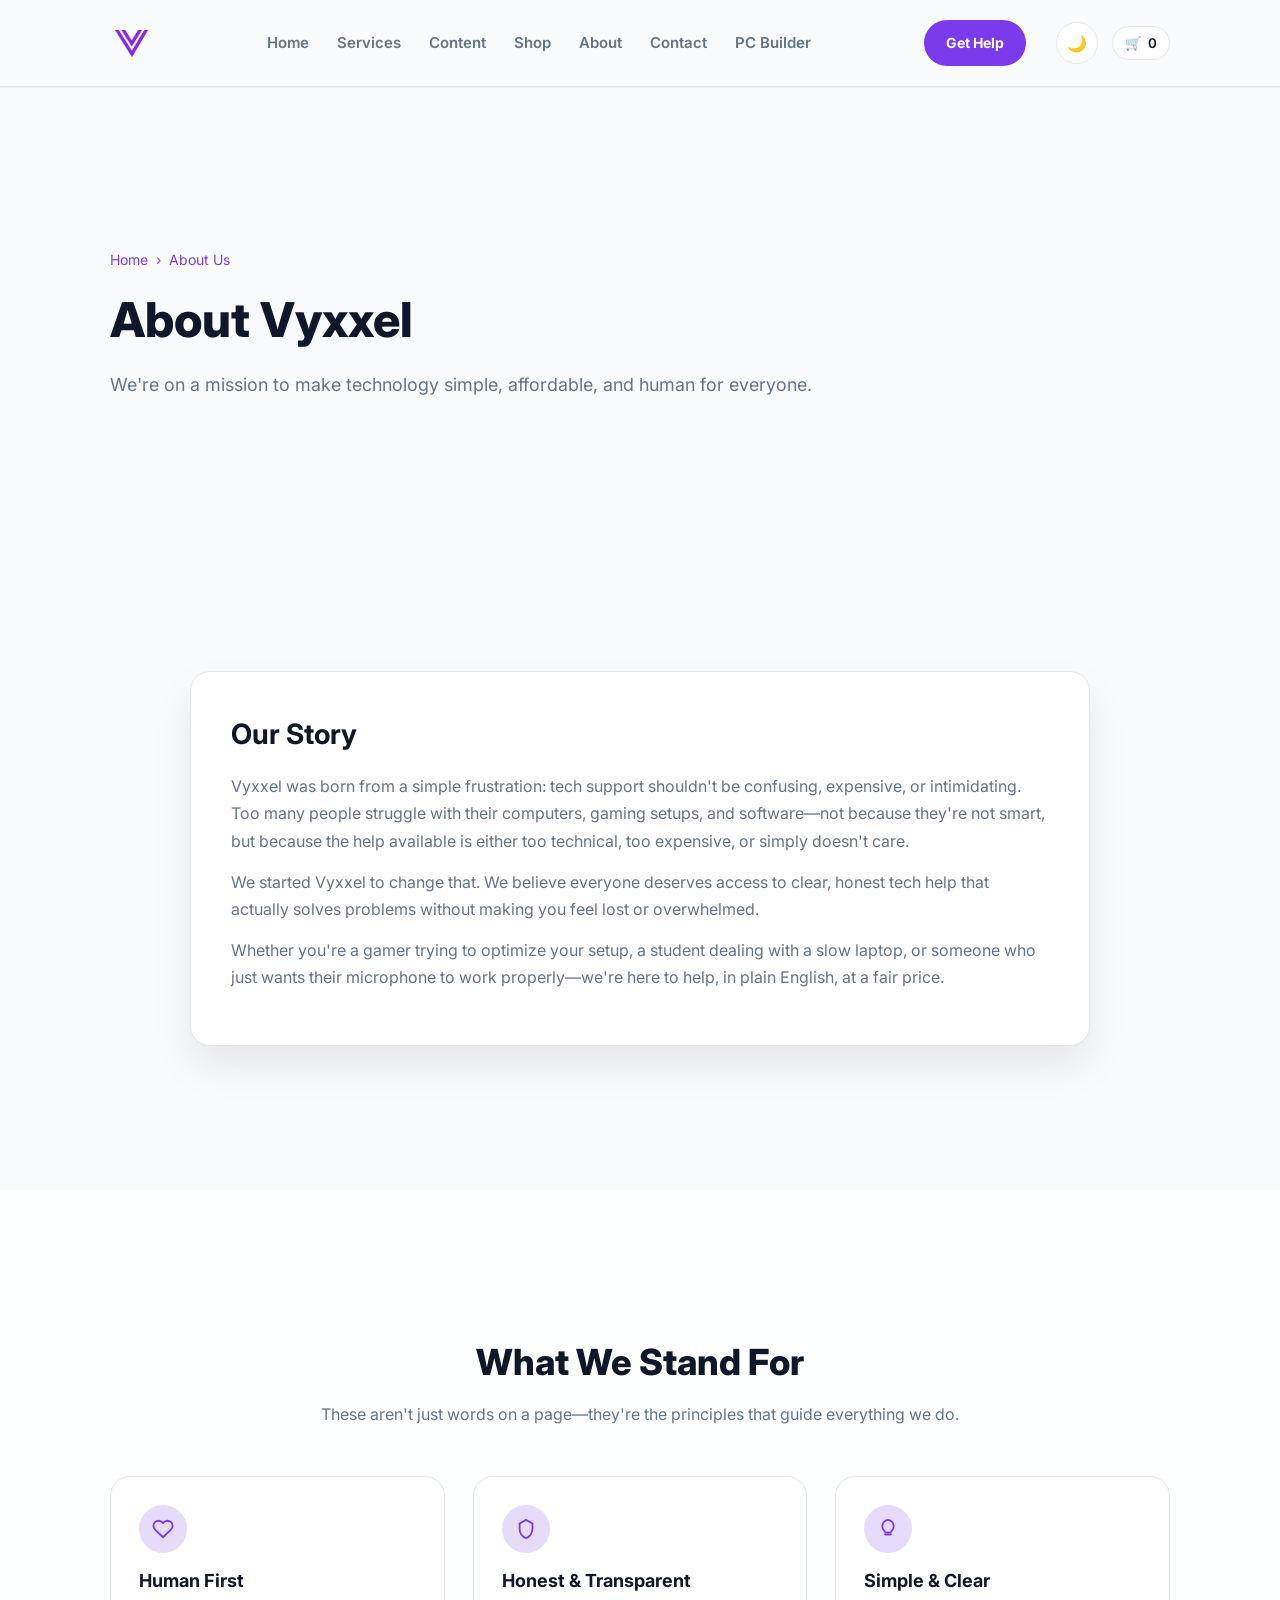
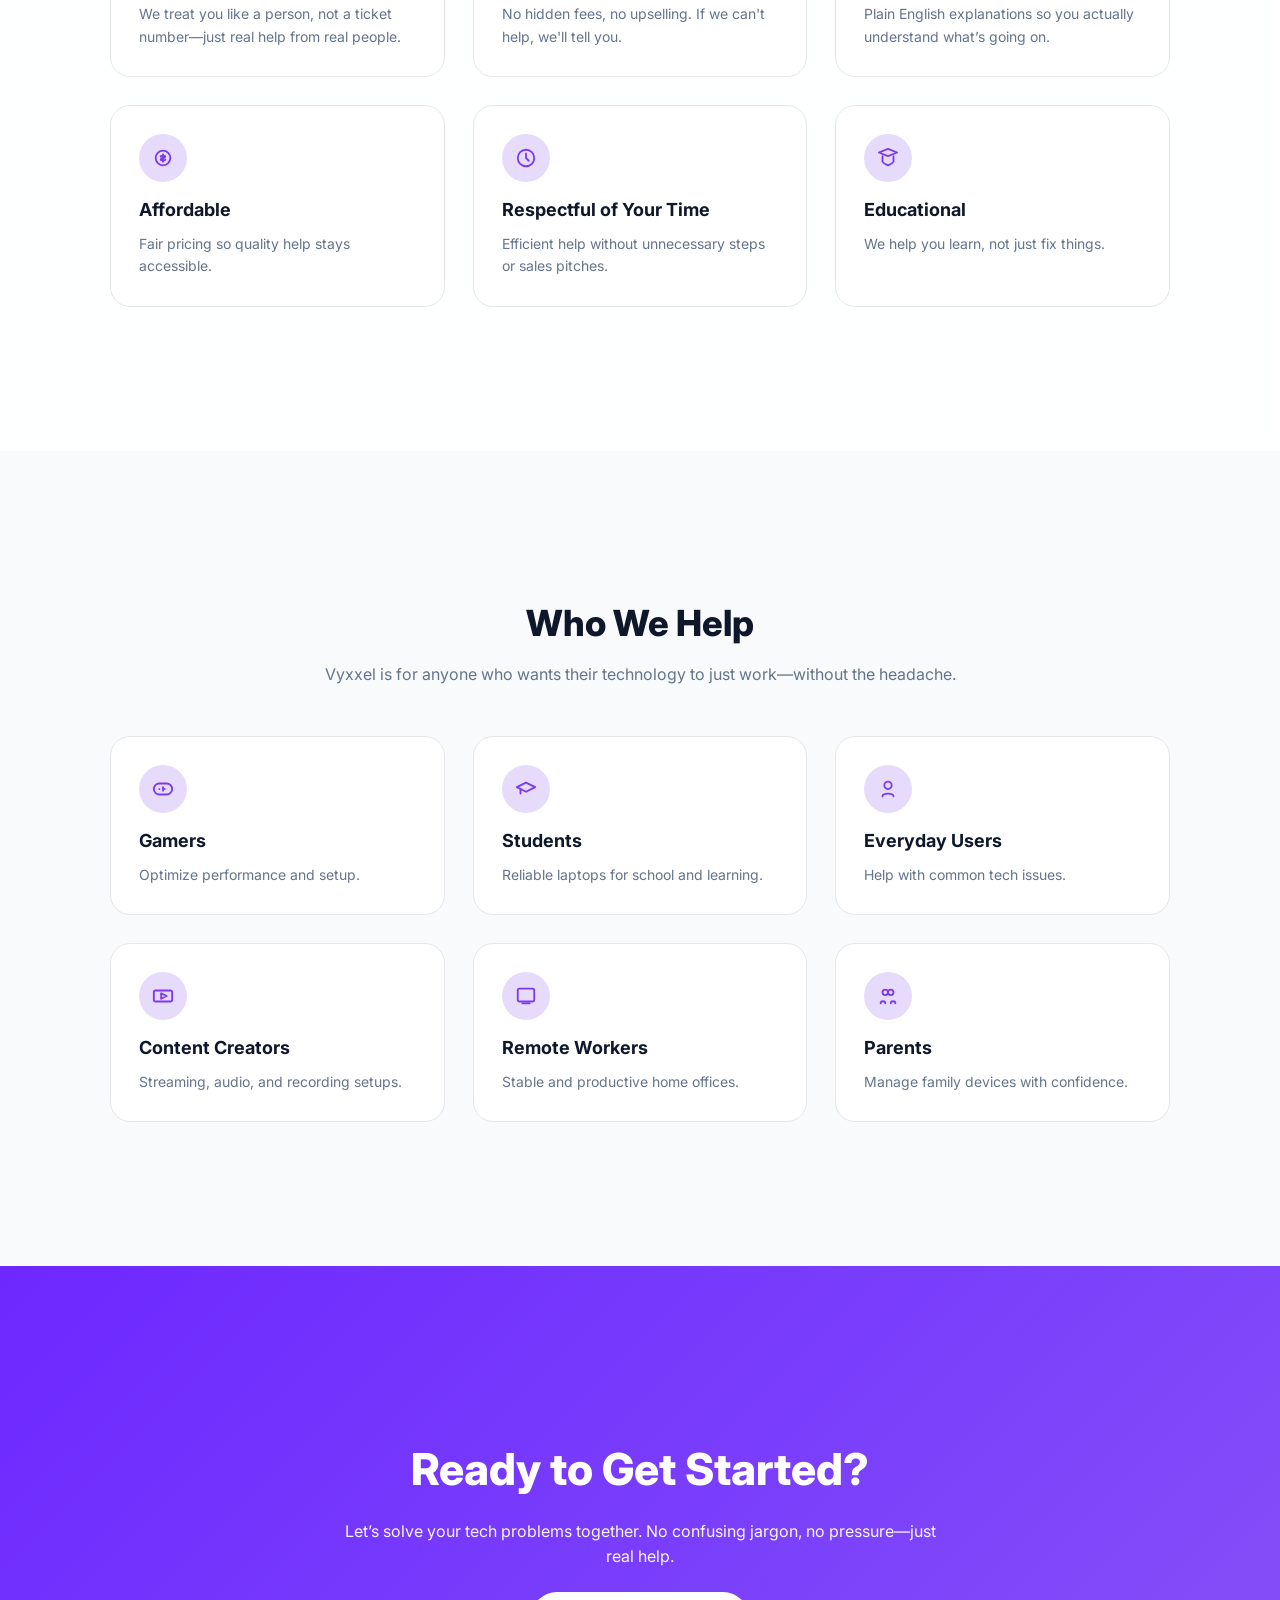
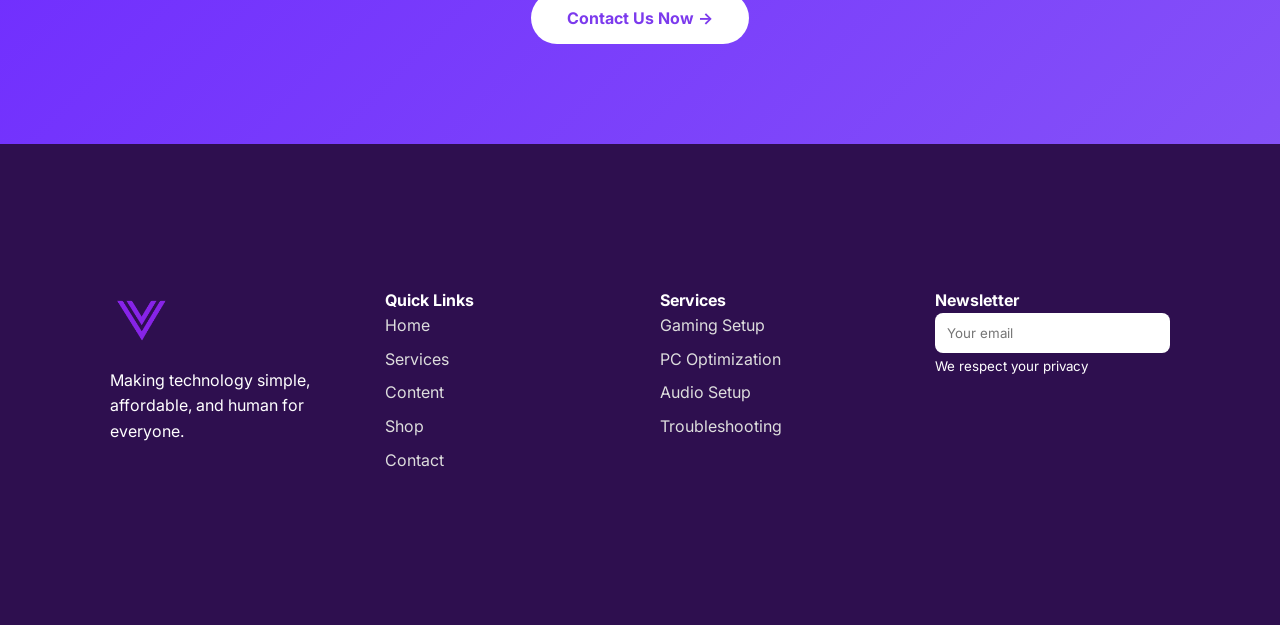
==== about.html @ c617a831 "Add files via upload" ====
<!DOCTYPE html>
<html lang="en">
<head>
  <meta charset="UTF-8" />
  <meta name="viewport" content="width=device-width, initial-scale=1.0" />
  <title>About Vyxxel</title>

  <link href="https://fonts.googleapis.com/css2?family=Inter:wght@400;500;600;700;800&display=swap" rel="stylesheet">
  <link rel="stylesheet" href="css/styles.css">
<!-- Favicons -->
<link rel="icon" type="image/x-icon" href="assets/favicons/favicon.ico">
<link rel="icon" type="image/png" sizes="16x16" href="assets/favicons/favicon-16x16.png">
<link rel="icon" type="image/png" sizes="32x32" href="assets/favicons/favicon-32x32.png">

<!-- Apple Touch Icon -->
<link rel="apple-touch-icon" sizes="180x180" href="assets/favicons/apple-touch-icon.png">

<!-- Android / PWA -->
<link rel="manifest" href="assets/favicons/site.webmanifest">
<link rel="icon" type="image/png" sizes="192x192" href="assets/favicons/android-chrome-192x192.png">
<link rel="icon" type="image/png" sizes="512x512" href="assets/favicons/android-chrome-512x512.png">
</head>
<body>

<!-- NAVBAR -->
<header class="navbar">
  <div class="nav-container">

    <!-- Left -->
    <a href="index.html" class="nav-logo">
  <img src="assets/Vyxxel.png" alt="Vyxxel logo">
</a>

    <!-- Center -->
    <nav class="nav-links">
      <a href="index.html">Home</a>
      <a href="services.html">Services</a>
      <a href="content.html">Content</a>
      <a href="shop.html" class="active">Shop</a>
      <a href="about.html">About</a>
      <a href="contact.html">Contact</a>
      <a href="pc-builder.html">PC Builder</a>
    </nav>

    <!-- Right -->
    <div class="nav-actions">
      <a href="contact.html" class="nav-cta">Get Help</a>
      <button id="themeToggle" class="nav-theme-toggle" aria-label="Toggle dark mode">🌙</button>
      <button class="nav-cart" onclick="openCart()">
  🛒 <span id="cartCount">0</span>
</button>
    </div>

  </div>
</header>

<!-- HERO -->
<section class="about-hero">
  <div class="container about-hero-inner">
    <span class="breadcrumb">Home &nbsp;›&nbsp; About Us</span>
    <h1>About Vyxxel</h1>
    <p>We're on a mission to make technology simple, affordable, and human for everyone.</p>
  </div>
</section>

<!-- OUR STORY -->
<section class="about-section">
  <div class="container">
    <div class="about-card">
      <h2>Our Story</h2>
      <p>
        Vyxxel was born from a simple frustration: tech support shouldn't be confusing, expensive, or intimidating.
        Too many people struggle with their computers, gaming setups, and software—not because they're not smart,
        but because the help available is either too technical, too expensive, or simply doesn't care.
      </p>
      <p>
        We started Vyxxel to change that. We believe everyone deserves access to clear, honest tech help that actually
        solves problems without making you feel lost or overwhelmed.
      </p>
      <p>
        Whether you're a gamer trying to optimize your setup, a student dealing with a slow laptop, or someone who
        just wants their microphone to work properly—we're here to help, in plain English, at a fair price.
      </p>
    </div>
  </div>
</section>

<!-- VALUES -->
<section class="about-section soft-bg">
  <div class="container">
    <h2 class="section-title">What We Stand For</h2>
    <p class="section-subtitle">
      These aren't just words on a page—they're the principles that guide everything we do.
    </p>

    <div class="grid-3">

      <!-- Human First -->
      <div class="info-card">
        <div class="icon-wrapper">
          <svg class="icon-svg" viewBox="0 0 24 24" fill="none" stroke="currentColor">
            <path d="M20.8 4.6a5.5 5.5 0 0 0-7.8 0L12 5.6l-1-1a5.5 5.5 0 0 0-7.8 7.8l1 1L12 21l7.8-7.6 1-1a5.5 5.5 0 0 0 0-7.8z"/>
          </svg>
        </div>
        <h3>Human First</h3>
        <p>We treat you like a person, not a ticket number—just real help from real people.</p>
      </div>

      <!-- Honest -->
      <div class="info-card">
        <div class="icon-wrapper">
          <svg class="icon-svg" viewBox="0 0 24 24" fill="none" stroke="currentColor">
            <path d="M12 2l7 4v6c0 5-3.5 9-7 10-3.5-1-7-5-7-10V6l7-4z"/>
          </svg>
        </div>
        <h3>Honest & Transparent</h3>
        <p>No hidden fees, no upselling. If we can't help, we'll tell you.</p>
      </div>

      <!-- Simple -->
      <div class="info-card">
        <div class="icon-wrapper">
          <svg class="icon-svg" viewBox="0 0 24 24" fill="none" stroke="currentColor">
            <path d="M12 2a7 7 0 0 0-4 12c.6.5 1 1.5 1 2h6c0-.5.4-1.5 1-2a7 7 0 0 0-4-12z"/>
            <path d="M9 18h6"></path>
          </svg>
        </div>
        <h3>Simple & Clear</h3>
        <p>Plain English explanations so you actually understand what’s going on.</p>
      </div>

      <!-- Affordable -->
      <div class="info-card">
        <div class="icon-wrapper">
          <svg class="icon-svg" viewBox="0 0 24 24" fill="none" stroke="currentColor">
            <circle cx="12" cy="12" r="8"></circle>
            <path d="M12 8v8"></path>
            <path d="M9.5 10.5c0-1.5 5-1.5 5 0s-5 1.5-5 3 5 1.5 5 0"></path>
          </svg>
        </div>
        <h3>Affordable</h3>
        <p>Fair pricing so quality help stays accessible.</p>
      </div>

      <!-- Time -->
      <div class="info-card">
        <div class="icon-wrapper">
          <svg class="icon-svg" viewBox="0 0 24 24" fill="none" stroke="currentColor">
            <circle cx="12" cy="12" r="9"></circle>
            <path d="M12 7v5l3 3"></path>
          </svg>
        </div>
        <h3>Respectful of Your Time</h3>
        <p>Efficient help without unnecessary steps or sales pitches.</p>
      </div>

      <!-- Educational -->
      <div class="info-card">
        <div class="icon-wrapper">
          <svg class="icon-svg" viewBox="0 0 24 24" fill="none" stroke="currentColor">
            <path d="M2 6l10-4 10 4-10 4-10-4z"></path>
            <path d="M6 10v6c0 1 6 4 6 4s6-3 6-4v-6"></path>
          </svg>
        </div>
        <h3>Educational</h3>
        <p>We help you learn, not just fix things.</p>
      </div>

    </div>
  </div>
</section>

<!-- WHO WE HELP -->
<section class="about-section">
  <div class="container">
    <h2 class="section-title">Who We Help</h2>
    <p class="section-subtitle">
      Vyxxel is for anyone who wants their technology to just work—without the headache.
    </p>

    <div class="grid-3">

      <div class="info-card">
        <div class="icon-wrapper">
          <svg class="icon-svg" viewBox="0 0 24 24" fill="none" stroke="currentColor">
            <rect x="2" y="6" width="20" height="12" rx="6"></rect>
            <path d="M8 12h.01M12 10v4M14 12h.01"></path>
          </svg>
        </div>
        <h3>Gamers</h3>
        <p>Optimize performance and setup.</p>
      </div>

      <div class="info-card">
        <div class="icon-wrapper">
          <svg class="icon-svg" viewBox="0 0 24 24" fill="none" stroke="currentColor">
            <path d="M22 10L12 5 2 10l10 5 10-5z"></path>
            <path d="M6 12v5"></path>
          </svg>
        </div>
        <h3>Students</h3>
        <p>Reliable laptops for school and learning.</p>
      </div>

      <div class="info-card">
        <div class="icon-wrapper">
          <svg class="icon-svg" viewBox="0 0 24 24" fill="none" stroke="currentColor">
            <circle cx="12" cy="8" r="4"></circle>
            <path d="M6 20c0-4 12-4 12 0"></path>
          </svg>
        </div>
        <h3>Everyday Users</h3>
        <p>Help with common tech issues.</p>
      </div>

      <div class="info-card">
        <div class="icon-wrapper">
          <svg class="icon-svg" viewBox="0 0 24 24" fill="none" stroke="currentColor">
            <rect x="2" y="6" width="20" height="12" rx="2"></rect>
            <polygon points="10,9 16,12 10,15"></polygon>
          </svg>
        </div>
        <h3>Content Creators</h3>
        <p>Streaming, audio, and recording setups.</p>
      </div>

      <div class="info-card">
        <div class="icon-wrapper">
          <svg class="icon-svg" viewBox="0 0 24 24" fill="none" stroke="currentColor">
            <rect x="3" y="4" width="18" height="14" rx="2"></rect>
            <path d="M8 20h8"></path>
          </svg>
        </div>
        <h3>Remote Workers</h3>
        <p>Stable and productive home offices.</p>
      </div>

      <div class="info-card">
        <div class="icon-wrapper">
          <svg class="icon-svg" viewBox="0 0 24 24" fill="none" stroke="currentColor">
            <circle cx="9" cy="8" r="3"></circle>
            <circle cx="15" cy="8" r="3"></circle>
            <path d="M4 20c0-3 5-3 5 0"></path>
            <path d="M15 20c0-3 5-3 5 0"></path>
          </svg>
        </div>
        <h3>Parents</h3>
        <p>Manage family devices with confidence.</p>
      </div>

    </div>
  </div>
</section>

<section class="cta-footer">

 <div class="cta">
    <div class="cta-inner">
      <h2>Ready to Get Started?</h2>
      <p>
        Let’s solve your tech problems together.
        No confusing jargon, no pressure—just real help.
      </p>
      <a href="contact.html" class="cta-btn">
        Contact Us Now →
      </a>
    </div>
  </div>

  <!-- FOOTER -->
    <footer class="footer">
    <div class="container footer-grid">

      <div>
        <div class="footer-logo">
  <img src="assets/Vyxxel.png" alt="Vyxxel logo">
</div>
        <p>Making technology simple, affordable, and human for everyone.</p>
      </div>

      <div>
        <h4>Quick Links</h4>
        <a href="index.html">Home</a>
        <a href="services.html">Services</a>
        <a href="content.html">Content</a>
        <a href="shop.html">Shop</a>
        <a href="contact.html">Contact</a>
      </div>

      <div>
        <h4>Services</h4>
        <a href="services.html">Gaming Setup</a>
        <a href="services.html">PC Optimization</a>
        <a href="services.html">Audio Setup</a>
        <a href="services.html">Troubleshooting</a>
      </div>

      <div>
        <h4>Newsletter</h4>
        <input type="email" placeholder="Your email">
        <small>We respect your privacy</small>
      </div>

    </div>
  </footer>

</section>

  <!-- GET NOTIFIED -->
<div id="notifyModal" class="notify-modal">
  <div class="notify-box">
    <button class="notify-close" onclick="closeNotify()">✕</button>

    <h2>Get Notified</h2>
    <p>Be the first to know when we launch new products and exclusive drops.</p>

    <input type="email" placeholder="Enter your email">
    <button class="btn-primary">Notify Me</button>
  </div>
</div>

<div id="cartDrawer" class="cart-drawer">

  <div class="cart-header">
    <h3>Your Cart</h3>
    <button class="cart-close" onclick="closeCart()">✕</button>
  </div>

  <ul id="cartItems" class="cart-items"></ul>

<button class="btn-primary cart-action" onclick="goToBooking()">
  Request Booking →
</button>
<div class="helper-chip">
  <span>🔒</span>
  <span>Nothing here is final — we’ll review it with you.</span>
</div>

</div>

<div id="toast" class="toast"></div>

<script src="js/theme.js"></script>
<script src="js/cart.js"></script>
<script src="js/shop.js"></script>

</body>
</html>
---- css/styles.css ----
:root {
  --purple: #7c3aed;
  --purple-dark: #5b21b6;
  --bg: #f9fafb;
  --text: #0f172a;
  --muted: #64748b;
  --card: #ffffff;
  --border: #e5e7eb;
}

:root[data-theme="dark"] {
  --bg: #0b0d12;
  --text: #e6e8ef;
  --muted: #9aa1b2;
  --card: #0f1426;
  --border: #1f2540;

  --purple: #8b5cf6;
  --purple-dark: #7c3aed;
}

* {
  box-sizing: border-box;
  margin: 0;
  padding: 0;
  font-family: 'Inter', sans-serif;
}

body {
  background: var(--bg);
  color: var(--text);
  line-height: 1.6;
}

.theme-toggle {
  position: fixed;
  bottom: 20px;
  right: 20px;
  background: var(--card);
  color: var(--text);
  border: 1px solid var(--border);
  border-radius: 999px;
  padding: 10px 14px;
  cursor: pointer;
}

/* NAVBAR */
.navbar {
  position: sticky;
  top: 0;
  z-index: 1000;
  background: color-mix(in srgb, var(--bg) 92%, transparent);
  backdrop-filter: blur(12px);
  border-bottom: 1px solid var(--border);
  box-shadow: 0 1px 0 rgba(0,0,0,0.04);
}

.nav-actions {
  display: flex;
  align-items: center;
  gap: 14px;
  flex-direction: row;
  flex-wrap: nowrap;
}

.nav-theme-toggle {
  flex-shrink: 0;
}

.nav-container {
  max-width: 1100px;
  margin: auto;
  padding: 20px 20px;
  display: grid;
  grid-template-columns: auto 1fr auto;
  align-items: center;
}

.nav-logo {
  display: flex;
  align-items: center;
}

.nav-logo img {
  height: 44px;
  width: auto;
  display: block;
}

.nav-logo:hover img {
  opacity: 0.85;
}

.footer-logo img {
  height: 60px;
  width: auto;
  display: block;
  margin-bottom: 1rem;
  height: 64px;
}

.nav-links {
  display: flex;
  justify-content: center;
  gap: 28px;
  font-size: 14px;
}

.nav-links a {
  font-size: 15px;
  font-weight: 600;
  color: var(--muted);
  transition: color 0.2s ease;
}

.nav-links a:hover {
  color: var(--text);
}

.nav-cta {
  background: var(--purple);
  color: white;
  padding: 12px 22px;   /* ⬅ taller button */
  border-radius: 999px;
  font-weight: 700;
  font-size: 14px;
}

.nav-theme-toggle {
  margin-left: 16px;
  width: 42px;
  height: 42px;
  border-radius: 50%;
  border: 1px solid var(--border);
  background: var(--card);
  color: var(--text);
  cursor: pointer;
  font-size: 16px;

  display: flex;
  align-items: center;
  justify-content: center;

  transition: background 0.25s ease, color 0.25s ease, border 0.25s ease;
}

html {
  transition: background-color 0.35s ease, color 0.35s ease;
}

* {
  transition:
    background-color 0.35s ease,
    color 0.35s ease,
    border-color 0.35s ease;
}

.nav-theme-toggle:hover {
  background: var(--bg);
}

/* MOBILE NAV */
@media (max-width: 900px) {
  .nav-links {
    display: none;
  }
}

a {
  text-decoration: none;
  color: inherit;
}

.container {
  max-width: 1100px;
  margin: auto;
  padding: 64px 20px;
}

/* HERO */
.hero {
  display: grid;
  grid-template-columns: 1.2fr 1fr;
  gap: 40px;
  align-items: center;
}

.hero h1 {
  font-size: 48px;
  font-weight: 800;
  margin-bottom: 20px;
}

.hero h1 span {
  color: var(--purple);
}

.hero p {
  color: var(--muted);
  max-width: 480px;
  margin-bottom: 30px;
}

.buttons {
  display: flex;
  gap: 16px;
}

.btn-primary {
  background: var(--purple);
  color: white;
  padding: 14px 22px;
  border-radius: 999px;
  font-weight: 600;
}

.btn-outline {
  border: 2px solid var(--purple);
  color: var(--purple);
  padding: 12px 22px;
  border-radius: 999px;
  font-weight: 600;
}

/* HERO CARDS */
.hero-cards {
  position: relative;
  display: flex;
  flex-direction: column;
  gap: 16px;
}

.mini-card {
  background: var(--card);
  border-radius: 18px;
  padding: 20px 22px;

  border: 1.5px solid var(--border);
  box-shadow: 0 10px 25px rgba(0, 0, 0, 0.05);

  transition: transform 0.35s ease, box-shadow 0.35s ease;
}

.hero-cards .mini-card:nth-child(1) {
  transform: translateX(12px) rotate(-2deg);
}

.hero-cards .mini-card:nth-child(2) {
  transform: translateX(0) rotate(0deg);
  z-index: 2;
}

.hero-cards .mini-card:nth-child(3) {
  transform: translateX(12px) rotate(2deg);
}

.hero-cards:hover .mini-card {
  transform: translateX(0) rotate(0deg);
}

.mini-card:hover {
  transform: translateY(-6px) scale(1.02);
  box-shadow: 0 18px 40px rgba(124, 58, 237, 0.18);
  z-index: 5;
}

.mini-card h4 {
  font-weight: 600;
  margin-bottom: 6px;
}

/* HOME SERVICES SECTION */
.home-services {
  padding-top: 40px;
}

/* Grid */
.service-card-grid {
  display: grid;
  grid-template-columns: repeat(3, 1fr);
  gap: 32px;
  margin-top: 48px;
}

/* Card */
.service-card {
  background: var(--card);
  border-radius: 20px;
  padding: 32px;
  border: 1.5px solid var(--border);
  transition: all 0.25s ease;
}

.service-card:hover {
  border-color: var(--purple);
  box-shadow: 0 20px 40px rgba(124, 58, 237, 0.15);
  transform: translateY(-2px);
}

/* Icon (same as services page) */
.service-card .service-icon {
  width: 42px;
  height: 42px;
  border-radius: 50%;
  background: rgba(124, 58, 237, 0.12);
  color: var(--purple);

  display: flex;
  align-items: center;
  justify-content: center;

  font-size: 18px;
  margin-bottom: 16px;
}

/* Title */
.service-card h3 {
  font-size: 20px;
  font-weight: 700;
  margin-bottom: 10px;
}

/* Text */
.service-card p {
  color: var(--muted);
  line-height: 1.6;
  font-size: 15px;
}

/* SERVICES */
.section-title h2 {
  font-size: 36px; /* was ~32 */
  font-weight: 800;
  margin-top: 8px;
}

.badge {
  display: inline-block;
  background: #ede9fe;
  color: var(--purple);
  padding: 6px 12px;
  border-radius: 999px;
  font-size: 13px;
  font-weight: 600;
  margin-bottom: 12px;
}

.services {
  display: grid;
  grid-template-columns: repeat(3, 1fr);
  gap: 24px;
}

.service-card {
  background: var(--card);
  border-radius: 18px;
  padding: 28px;
  border: 1px solid var(--purple);
}

/* WHY CHOOSE VYXXEL */
.why-vyxxel {
  padding: 80px 0;
}

.why-grid {
  display: grid;
  grid-template-columns: 1.1fr 1fr;
  gap: 64px;
  align-items: center;
}

/* LEFT COLUMN */
.why-features {
  position: relative;
  padding-left: 28px;
}

/* Vertical purple line */
.why-features::before {
  content: "";
  position: absolute;
  left: 0;
  top: 6px;
  bottom: 6px;
  width: 3px;
  background: var(--purple);
  border-radius: 999px;
}

/* Individual item */
.why-item {
  display: flex;
  gap: 16px;
  margin-bottom: 28px;
}

.check {
  width: 26px;
  height: 26px;
  border-radius: 50%;
  background: rgba(124, 58, 237, 0.15);
  color: var(--purple);

  display: flex;
  align-items: center;
  justify-content: center;

  font-size: 13px;
  font-weight: 700;
  flex-shrink: 0;
}

.why-item h4 {
  font-size: 16px;
  font-weight: 700;
  margin-bottom: 4px;
}

.why-item p {
  font-size: 14px;
  color: var(--muted);
  line-height: 1.5;
}

/* RIGHT COLUMN */
.why-text h2 {
  font-size: 36px;
  font-weight: 800;
  margin-bottom: 16px;
}

.why-text h2 span {
  color: var(--purple);
}

.why-text p {
  color: var(--muted);
  line-height: 1.6;
  max-width: 480px;
}


/* CTA + FOOTER WRAPPER */
.cta-footer {
  background: linear-gradient(135deg, #6d28ff, #8b5cf6);
  color: white;
}

/* CTA */
.cta {
  background: transparent;
}

.cta-inner {
  max-width: 1100px;
  margin: 0 auto;
  padding: 72px 20px 56px;
  text-align: center;
}

.cta h2 {
  font-size: 44px;
  font-weight: 800;
  margin-bottom: 14px;
}

.cta p {
  max-width: 600px;
  margin: 0 auto 32px;
  line-height: 1.6;
  opacity: 0.95;
}

.cta-btn {
  background: var(--card);
  color: var(--purple);
  padding: 16px 36px;
  border-radius: 999px;
  font-weight: 700;
  text-decoration: none;
}

/* FOOTER */

/* CONTENT SECTION */
.content-section {
  background: linear-gradient(135deg, #7c3aed, #5b21b6);
  color: white;
  padding: 120px 20px;
  text-align: center;
}

.content-badge {
  display: inline-block;
  background: rgba(255,255,255,0.15);
  padding: 6px 14px;
  border-radius: 999px;
  font-size: 13px;
  font-weight: 600;
  margin-bottom: 14px;
}

.content-section h2 {
  font-size: 42px;
  font-weight: 800;
  margin-bottom: 12px;
}

.content-subtext {
  font-size: 18px;
  opacity: 0.95;
  max-width: 600px;
  margin: 0 auto 60px;
}

/* CONTENT CARDS */
.content-cards {
  max-width: 1100px;
  margin: auto;
  display: grid;
  grid-template-columns: repeat(3, 1fr);
  gap: 28px;
}

.content-card {
  background: var(--card);
  color: var(--text);
  border-radius: 18px;
  overflow: hidden;
  text-align: left;
  box-shadow: 0 20px 40px rgba(0,0,0,0.15);
  transition: transform 0.3s ease;
  position: relative;
}

.content-card:hover {
  transform: translateY(-6px);
}

.content-card img {
  width: 100%;
  height: 180px;
  object-fit: cover;
}

.content-body {
  padding: 20px;
}

.tag {
  position: absolute;
  top: 12px;
  left: 12px;

  background: var(--purple);
  color: white;
  padding: 4px 10px;
  font-size: 12px;
  font-weight: 600;
  border-radius: 999px;
  z-index: 2;
}

.content-body h3 {
  font-size: 18px;
  font-weight: 700;
  margin-bottom: 6px;
}

.content-body p {
  font-size: 14px;
  color: var(--muted);
}

/* VIEW ALL LINK */
.content-link {
  display: inline-block;
  margin-top: 50px;
  font-weight: 600;
  color: white;
  font-size: 16px;
}

/* SHOP PREVIEW */
.shop-preview {
  background: var(--card);
  padding: 120px 20px;
  border-top: 6px solid var(--purple);
  border-bottom: 6px solid var(--purple);
}

.shop-container {
  max-width: 1100px;
  margin: auto;
  display: grid;
  grid-template-columns: 1.1fr 1fr;
  align-items: center;
  gap: 60px;
}

.shop-badge {
  display: inline-block;
  border: 1.5px solid var(--purple);
  color: var(--purple);
  padding: 6px 14px;
  border-radius: 999px;
  font-size: 13px;
  font-weight: 600;
  margin-bottom: 16px;
}

.shop-text h2 {
  font-size: 40px;
  font-weight: 800;
  margin-bottom: 16px;
}

.shop-text p {
  font-size: 16px;
  color: var(--muted);
  max-width: 460px;
  margin-bottom: 22px;
}

.shop-link {
  font-weight: 600;
  color: var(--purple);
  font-size: 15px;
}

/* RIGHT VISUAL */
.shop-visual {
  display: flex;
  justify-content: center;
  align-items: center;
}

.shop-visual span {
  font-size: 120px;
  font-weight: 900;
  letter-spacing: 10px;
  color: rgba(124, 58, 237, 0.08);
}

/* RESPONSIVE */
@media (max-width: 900px) {
  .shop-container {
    grid-template-columns: 1fr;
    text-align: center;
  }

  .shop-text p {
    margin-left: auto;
    margin-right: auto;
  }

  .shop-visual span {
    font-size: 90px;
  }
}

/* RESPONSIVE */
@media (max-width: 900px) {
  .content-cards {
    grid-template-columns: 1fr;
  }

  .content-section h2 {
    font-size: 34px;
  }
}

.footer {
  background: #2e0f4f;
  color: white;
  padding: 80px 20px;
}

.footer-grid {
  display: grid;
  grid-template-columns: repeat(4, 1fr);
  gap: 40px;
}

.footer a {
  display: block;
  color: #ddd;
  text-decoration: none;
  margin-bottom: 8px;
}

.footer input {
  width: 100%;
  padding: 12px;
  border-radius: 8px;
  border: none;
}

/* RESPONSIVE */
@media (max-width: 900px) {
  .hero,
  .why,
  .services {
    grid-template-columns: 1fr;
  }

  .hero h1 {
    font-size: 38px;
  }
}

.services-grid {
  display: grid;
  grid-template-columns: 260px 1fr;
  gap: 60px;
}

.services-hero {
  padding: 72px 20px 56px; /* ⬅ tighter */
  background: var(--card);
  text-align: center;
}

.services-hero h1 {
  font-size: 48px;
  font-weight: 800;
  margin-bottom: 14px; /* ⬅ was too big */
}

.hero-subtext {
  max-width: 700px;
  margin: 0 auto;
  color: var(--muted);
  font-size: 17px;
  line-height: 1.6;
}

.breadcrumb {
  display: inline-block;
  margin-bottom: 16px;
  color: var(--purple);
  font-size: 14px;
}


/* CATEGORIES */
.service-categories button {
  width: 100%;
  height: 56px;
  margin-bottom: 14px;
  border-radius: 999px;
  border: 1px solid rgba(124,58,237,.35);
  background: rgba(124,58,237,.12);
  font-weight: 600;
  cursor: pointer;
  color: var(--text);
}

.service-categories button svg,
.service-categories button i {
  color: var(--text);
}

.service-categories button:hover {
  background: rgba(124, 58, 237, 0.18);
}

/* SERVICE CARD */
.service-box {
  background: var(--card);
  border-radius: 20px;
  padding: 32px;
  border: 1.5px solid var(--border);
  margin-bottom: 32px;
  transition: .25s ease;
}

.service-box:hover {
  border-color: var(--purple);
  box-shadow: 0 12px 28px rgba(124,58,237,.15);
}

/* CLEAN BULLET LIST FOR SERVICE CARDS */
.service-box ul {
  list-style: none;
  padding: 0;
  margin: 18px 0 24px;
}

.service-box ul li {
  position: relative;
  padding-left: 26px;
  margin-bottom: 10px;
  line-height: 1.5;
  color: var(--text);
}

/* Purple check bullet */
.service-box ul li::before {
  content: "✔";
  position: absolute;
  left: 0;
  top: 0;
  color: var(--purple);
  font-size: 13px;
}

.service-header {
  display: flex;
  align-items: center;
  gap: 14px;
}

.service-icon {
  width: 40px;
  height: 40px;
  border-radius: 50%;
  background: rgba(124,58,237,.12);
  display: flex;
  align-items: center;
  justify-content: center;
}

.service-desc {
  color: var(--muted);
  margin: 14px 0 20px;
}

.service-list {
  list-style: none;
  padding: 0;
}

.service-list li {
  margin-bottom: 5px;
}

.service-link {
  color: var(--purple);
  font-weight: 600;
}

/* HOW IT WORKS */
.steps .step {
  display: flex;
  gap: 20px;
  margin-bottom: 30px;
}

.step-number {
  width: 42px;
  height: 42px;
  border-radius: 50%;
  border: 2px solid var(--purple);
  color: var(--purple);
  display: flex;
  align-items: center;
  justify-content: center;
}


.pricing {
  padding: 72px 20px;
  padding-bottom: 48px;
  background: var(--bg);
  text-align: center;
}

.pricing h2 {
  font-size: 36px;
  font-weight: 800;
  margin-bottom: 8px;
}

.pricing-sub {
  color: var(--muted);
  margin-bottom: 40px;
}

.pricing-grid {
  display: grid;
  grid-template-columns: repeat(3, 1fr);
  gap: 32px;
}

.pricing-card {
  background: var(--card);
  border-radius: 20px;
  padding: 40px 30px;
  border: 1.5px solid var(--border);
}

.pricing-card h3 {
  font-size: 42px;
  color: var(--purple);
}

.pricing-card span {
  font-size: 14px;
  color: var(--muted);
}

.pricing-card.featured {
  background: var(--purple);
  color: white;
}

.pricing-card.featured h3,
.pricing-card.featured span {
  color: white;
}

/* CTA + FOOTER WRAPPER */
.cta-footer {
  background: linear-gradient(135deg, #6d28ff, #8b5cf6);
  color: white;
}

/* CTA (NO BACKGROUND ANYMORE) */
.cta {
  background: transparent;
  padding: 96px 20px 56px;
  text-align: center;
}

.cta h2 {
  font-size: 44px;
  font-weight: 800;
  margin-bottom: 14px;
}

.cta p {
  max-width: 600px;
  margin: 0 auto 36px;
  line-height: 1.6;
  opacity: 0.95;
}

.cta-btn {
  background: var(--card);
  color: var(--purple);
  padding: 16px 36px;
  border-radius: 999px;
  font-weight: 700;
  text-decoration: none;
}


/* HOW IT WORKS – UPGRADED */
.how-it-works {
  margin-top: 32px;
  padding-top: 0;
}

.how-it-works h2 {
  font-size: 42px;
  font-weight: 800;
  margin-bottom: 48px;
  margin-top: 0;
}

.how-it-works .step {
  display: flex;
  align-items: flex-start;
  gap: 20px;
  margin-bottom: 36px;
}

.how-it-works .step-number {
  width: 42px;
  height: 42px;
  border-radius: 50%;
  border: 2px solid var(--purple);
  color: var(--purple);

  display: flex;
  align-items: center;
  justify-content: center;

  font-weight: 700;
  font-size: 16px;
  flex-shrink: 0;
}

.how-it-works .step h4 {
  font-size: 20px;
  font-weight: 700;
  margin-bottom: 6px;
}

.how-it-works .step p {
  color: var(--muted);
  line-height: 1.6;
  max-width: 520px;
}

.how-it-works h2::after {
  content: "";
  display: block;
  width: 64px;
  height: 4px;
  background: var(--purple);
  border-radius: 999px;
  margin-top: 14px;
}

.steps-vertical {
  display: flex;
  flex-direction: column;
  gap: 48px;
  position: relative;
}

/* Optional vertical guide line */
.steps-vertical::before {
  content: "";
  position: absolute;
  left: 22px;
  top: 0;
  bottom: 0;
  width: 2px;
  background: rgba(124, 58, 237, 0.15);
}

.step {
  display: flex;
  align-items: flex-start;
  gap: 32px;
  position: relative;
}

.step-number {
  width: 44px;
  height: 44px;
  border-radius: 50%;

  background: var(--card);
  border: 2px solid var(--purple);
  color: var(--purple);

  display: flex;
  align-items: center;
  justify-content: center;

  font-weight: 700;
  font-size: 16px;
  flex-shrink: 0;
  z-index: 2;
}

.step-text strong {
  font-size: 20px;
  display: block;
  margin-bottom: 8px;
}

.step-text p {
  color: var(--muted);
  max-width: 460px;
  line-height: 1.6;
}

/* CONTENT HERO */
.content-hero {
  padding: 80px 20px 64px;
  text-align: center;
}

.content-hero h1 {
  font-size: 48px;
  font-weight: 800;
  margin-bottom: 12px;
}

/* FEATURED GRID */
.featured-grid {
  display: grid;
  grid-template-columns: repeat(3, 1fr);
  gap: 28px;
  margin-top: 40px;
}

/* CONTENT CARDS */
.content-card {
  background: var(--card);
  border-radius: 20px;
  overflow: hidden;
  border: 1.5px solid var(--border);
  transition: all 0.25s ease;
}

.content-card:hover {
  border-color: var(--purple);
  transform: translateY(-4px);
  box-shadow: 0 20px 40px rgba(124,58,237,0.15);
}

.content-card img {
  width: 100%;
  height: 180px;
  object-fit: cover;
}

.content-card h3 {
  font-size: 18px;
  font-weight: 700;
  padding: 16px;
}

.meta {
  font-size: 13px;
  color: var(--muted);
  padding: 0 16px 16px;
}

/* TAG */
.tag {
  position: absolute;
  margin: 12px;
  padding: 4px 10px;
  font-size: 12px;
  font-weight: 600;
  background: var(--purple);
  color: white;
  border-radius: 999px;
}

/* FILTER PILLS */
.filter-pills {
  display: flex;
  gap: 12px;
  justify-content: center;
  margin: 48px 0;
}

.filter-pills button {
  padding: 8px 16px;
  border-radius: 999px;
  border: 1px solid var(--border);
  background: var(--card);
  background: var(--purple);
  color: white;
  border-color: var(--purple);
  font-size: 13px;
  cursor: pointer;
}

.filter-pills .active {
  background: var(--purple);
  color: white;
  border-color: var(--purple);
}

/* ARTICLES GRID */
.articles-grid {
  display: grid;
  grid-template-columns: repeat(3, 1fr);
  gap: 28px;
}

@media (max-width: 900px) {
  .featured-grid,
  .articles-grid {
    grid-template-columns: 1fr;
  }

  .filter-pills {
    flex-wrap: wrap;
  }
}

/* SEARCH BAR */
.search-bar {
  margin-top: 28px;
  max-width: 520px;
  margin-inline: auto;
  display: flex;
  background: #f4f4f7;
  border-radius: 999px;
  padding: 6px;
}

.search-bar input {
  flex: 1;
  border: none;
  background: transparent;
  padding: 12px 16px;
  font-size: 14px;
  outline: none;
}

.search-bar button {
  background: var(--purple);
  color: white;
  border: none;
  border-radius: 999px;
  padding: 10px 16px;
  cursor: pointer;
}

/* ---------- SHOP HERO ---------- */
.shop-hero {
  background: linear-gradient(135deg, #7c3aed, #5b21b6);
  color: white;
  padding: 96px 20px;
  text-align: center;
}

.shop-hero-inner {
  max-width: 900px;
  margin: auto;
}

.shop-icon {
  font-size: 42px;
  margin-bottom: 12px;
}

.shop-hero h1 {
  font-size: 48px;
  font-weight: 800;
  margin-bottom: 12px;
}

.shop-hero p {
  font-size: 18px;
  opacity: 0.95;
}

/* ---------- SHOP FILTERS ---------- */
.shop-filters {
  display: flex;
  justify-content: center;
  gap: 12px;
  margin: 48px 0;
}

.shop-filters button {
  padding: 8px 18px;
  border-radius: 999px;
  border: 1px solid var(--border);
  background: var(--card);
  color: var(--text);
  font-weight: 600;
  cursor: pointer;

  transition: background-color 0.25s ease,
              color 0.25s ease,
              border-color 0.25s ease;
}

.shop-filters button:hover {
  background: color-mix(in srgb, var(--purple) 18%, var(--card));
}

.shop-filters .active {
  background: var(--purple);
  color: white;
  border-color: var(--purple);
}

/* ---------- SHOP GRID ---------- */
.shop-grid {
  display: grid;
  grid-template-columns: repeat(3, 1fr);
  gap: 32px;
  margin-bottom: 96px;
}

@media (max-width: 900px) {
  .shop-grid {
    grid-template-columns: 1fr;
  }
}

/* ---------- PRODUCT CARD ---------- */
.product-card {
  background: var(--card);
  border: 1px solid var(--border);
  border-radius: 20px;
  padding: 20px;
  position: relative;

  transition: transform 0.25s ease,
              box-shadow 0.25s ease,
              border-color 0.25s ease;
}

.product-card:hover {
  transform: translateY(-4px);
  border-color: var(--purple);
  box-shadow: 0 20px 40px rgba(124, 58, 237, 0.18);
}

.product-card img {
  width: 100%;
  border-radius: 14px;
  margin-bottom: 16px;
}

.product-category {
  font-size: 12px;
  font-weight: 600;
  color: var(--purple);
}

.product-card h3 {
  font-size: 18px;
  font-weight: 700;
  margin: 6px 0 4px;
}

.product-card p {
  font-size: 14px;
  color: var(--muted);
  line-height: 1.6;
}

/* ---------- PRODUCT FOOTER ---------- */
.product-footer {
  display: flex;
  justify-content: space-between;
  align-items: center;
  margin-top: 16px;
}

.price {
  font-size: 18px;
  font-weight: 700;
  color: var(--purple);
}

/* ---------- BADGES ---------- */
.product-badge {
  position: absolute;
  top: 14px;
  left: 14px;
  background: var(--purple);
  color: white;
  padding: 4px 10px;
  border-radius: 999px;
  font-size: 12px;
  font-weight: 600;
}

.product-badge.dark {
  background: #111827;
}

/* ---------- BUTTON STATES ---------- */
.btn-disabled {
  background: #e5e7eb;
  color: #6b7280;
  border: none;
  padding: 10px 16px;
  border-radius: 999px;
  font-weight: 600;
  cursor: not-allowed;
}

:root[data-theme="dark"] .btn-disabled {
  background: #1f2937;
  color: #9ca3af;
}

/* ---------- GET NOTIFIED ---------- */
.shop-notify {
  background: linear-gradient(135deg, #7c3aed, #5b21b6);
  border-radius: 28px;
  padding: 72px 32px;
  text-align: center;
  box-shadow: 0 30px 60px rgba(124,58,237,0.35);
}

.shop-notify input {
  background: rgba(255,255,255,0.15);
  color: white;
}

.shop-notify input::placeholder {
  color: rgba(255,255,255,0.7);
}

.shop-notify h2 {
  font-size: 36px;
  font-weight: 800;
  margin-bottom: 10px;
}

.shop-notify p {
  opacity: 0.95;
  margin-bottom: 24px;
}

.notify-form {
  display: flex;
  justify-content: center;
  gap: 12px;
  flex-wrap: wrap;
}

.notify-form input {
  padding: 12px 16px;
  border-radius: 10px;
  border: none;
  width: 260px;
  font-size: 14px;
}

.notify-form input:focus {
  outline: none;
}

.product-image {
  width: 100%;
  height: 180px;
  border-radius: 14px;
  margin-bottom: 16px;
}

.notify-modal {
  position: fixed;
  inset: 0;
  background: rgba(0,0,0,0.55);
  backdrop-filter: blur(6px);
  display: none;
  align-items: center;
  justify-content: center;
  z-index: 9500;
}

.notify-modal.open {
  display: flex;
}

.notify-box {
  background: linear-gradient(135deg, #7c3aed, #5b21b6);
  color: white;
  padding: 40px;
  border-radius: 28px;
  width: 90%;
  max-width: 420px;
  position: relative;
  text-align: center;
  box-shadow: 0 40px 80px rgba(124,58,237,0.45);
}

.notify-box input {
  width: 100%;
  margin: 20px 0 12px;
  padding: 14px 16px;
  border-radius: 12px;
  border: none;
}

.notify-close {
  position: absolute;
  top: 16px;
  right: 16px;
  background: none;
  border: none;
  color: white;
  font-size: 18px;
  cursor: pointer;
}

/* Generic placeholder */
.placeholder {
  display: flex;
  align-items: center;
  justify-content: center;
  font-weight: 700;
  letter-spacing: 0.5px;
  color: rgba(255,255,255,0.85);
  font-size: 14px;
}

/* Category styles */
.placeholder.services {
  background: linear-gradient(135deg, #7c3aed, #5b21b6);
}

.placeholder.accessories {
  background: linear-gradient(135deg, #1f2937, #374151);
}

/*CART*/

.nav-cart {
  display: flex;
  align-items: center;
  gap: 6px;
  background: var(--card);
  border: 1px solid var(--border);
  border-radius: 999px;
  padding: 8px 12px;
  cursor: pointer;
  font-weight: 600;
  color: var(--text);
}

.cart-drawer {
  position: fixed;
  right: 24px;
  bottom: 24px;
  width: 320px;
  max-height: 70vh;

  background: var(--card);
  border: 1px solid var(--border);
  border-radius: 24px;
  padding: 20px;

  box-shadow: 0 30px 60px rgba(0,0,0,0.35);

  display: flex;
  flex-direction: column;
  gap: 16px;

  transform: translateY(20px) scale(0.96);
  opacity: 0;
  pointer-events: none;

  transition: transform 0.35s ease, opacity 0.35s ease;
  z-index: 9000;
}

.cart-drawer.open {
  transform: translateY(0) scale(1);
  opacity: 1;
  pointer-events: auto;
}

/* Dark mode polish */
:root[data-theme="dark"] .cart-drawer {
  background: linear-gradient(180deg, #0f1426, #0b0d12);
  border-color: rgba(124,58,237,0.35);
}

.cart-header {
  display: flex;
  justify-content: space-between;
  align-items: center;
}

.cart-header h3 {
  font-size: 18px;
  font-weight: 800;
}

#cartItems li {
  font-size: 14px;
  color: #e6e8ef;
  margin-bottom: 8px;
}

.cart-close {
  background: none;
  border: none;
  font-size: 18px;
  cursor: pointer;
  color: var(--muted);
}

/* Items */
.cart-items {
  list-style: none;
  padding: 0;
  margin: 0;
  overflow-y: auto;
  flex: 1;
}

.cart-item {
  display: flex;
  justify-content: space-between;
  align-items: center;
  gap: 12px;
  padding: 10px 0;
  border-bottom: 1px solid var(--border);
}

.cart-item span {
  font-size: 14px;
  color: var(--text);
}

.remove-item {
  background: none;
  border: none;
  color: var(--muted);
  cursor: pointer;
  font-size: 14px;
}

.remove-item:hover {
  color: #ef4444;
}

/* Action button */
.cart-action {
  width: 100%;
}

.toast {
  position: fixed;
  bottom: 32px;
  left: 50%;
  transform: translateX(-50%) translateY(10px);

  background: linear-gradient(135deg, #7c3aed, #5b21b6);
  color: white;
  padding: 14px 24px;
  border-radius: 999px;
  font-weight: 600;
  font-size: 15px;

  box-shadow: 0 20px 40px rgba(124,58,237,0.4);
  opacity: 0;
  pointer-events: none;

  transition:
    opacity 0.3s ease,
    transform 0.3s ease;

  z-index: 10000;
}

.toast.show {
  opacity: 1;
  transform: translateX(-50%) translateY(0);
}

/* ---------- SMOOTH THEME TRANSITION ---------- */
html, body {
  transition: background-color 0.35s ease, color 0.35s ease;
}

* {
  transition: background-color 0.35s ease,
              color 0.35s ease,
              border-color 0.35s ease;
}

/* ===============================
   ABOUT PAGE – VYXXEL
   =============================== */

/* HERO */
.about-hero {
  padding: 96px 0 64px;
}

.about-hero h1 {
  font-size: 48px;
  font-weight: 800;
  margin-bottom: 12px;
}

.about-hero p {
  font-size: 18px;
  color: var(--muted);
  max-width: 720px;
}

.breadcrumb {
  color: var(--purple);
  font-size: 14px;
  margin-bottom: 10px;
  display: inline-block;
}

/* SECTIONS */
.about-section {
  padding: 80px 0;
}

.about-section.soft-bg {
  background: color-mix(in srgb, var(--card) 92%, transparent);
}

/* STORY CARD */
.about-card {
  background: var(--card);
  border: 1px solid var(--border);
  border-radius: 20px;
  padding: 40px;
  max-width: 900px;
  margin: 0 auto;
  box-shadow: 0 20px 40px rgba(0,0,0,0.08);
}

.about-card h2 {
  font-size: 28px;
  margin-bottom: 16px;
}

.about-card p {
  color: var(--muted);
  line-height: 1.7;
  margin-bottom: 14px;
}

/* SECTION HEADERS */
.section-title {
  text-align: center;
  font-size: 36px;
  font-weight: 800;
  margin-bottom: 10px;
}

.section-subtitle {
  text-align: center;
  max-width: 700px;
  margin: 0 auto 48px;
  color: var(--muted);
}

/* GRID */
.grid-3 {
  display: grid;
  grid-template-columns: repeat(3, 1fr);
  gap: 28px;
}

@media (max-width: 900px) {
  .grid-3 {
    grid-template-columns: 1fr;
  }
}

/* INFO CARDS */
.info-card {
  background: var(--card);
  border: 1px solid var(--border);
  border-radius: 20px;
  padding: 28px;
  transition: transform 0.25s ease, box-shadow 0.25s ease;
}

.info-card:hover {
  transform: translateY(-4px);
  box-shadow: 0 18px 40px rgba(124,58,237,0.15);
}

.info-card h3 {
  font-size: 18px;
  font-weight: 700;
  margin-bottom: 8px;
}

.info-card p {
  font-size: 14px;
  color: var(--muted);
  line-height: 1.6;
}

.info-card .icon {
  font-size: 22px;
  color: var(--purple);
  margin-bottom: 10px;
}

/* CTA */
.about-cta {
  background: linear-gradient(135deg, #7c3aed, #5b21b6);
  color: white;
  text-align: center;
  padding: 96px 20px;
}

.about-cta h2 {
  font-size: 40px;
  font-weight: 800;
  margin-bottom: 14px;
}

.about-cta p {
  font-size: 18px;
  margin-bottom: 28px;
  opacity: 0.95;
}

.about-cta .btn-primary {
  padding: 14px 28px;
  font-size: 16px;
}

/* ICON STYLING – ABOUT PAGE */

.icon-wrapper {
  width: 48px;
  height: 48px;
  border-radius: 50%;
  background: rgba(124, 58, 237, 0.18);

  display: flex;
  align-items: center;
  justify-content: center;

  margin-bottom: 14px;
}

.icon-svg {
  width: 22px;
  height: 22px;
  color: var(--purple);
  stroke-width: 2;
  stroke-linecap: round;
  stroke-linejoin: round;
}

/* Dark mode polish */
:root[data-theme="dark"] .icon-wrapper {
  background: rgba(124, 58, 237, 0.18);
}

.contact-hero {
  padding: 96px 0;
}

.contact-grid {
  display: grid;
  grid-template-columns: 1fr 1fr;
  gap: 64px;
}

.contact-info h1 {
  font-size: 48px;
  margin-bottom: 12px;
}

.contact-info p {
  color: var(--muted);
  max-width: 420px;
}

.contact-features {
  margin-top: 32px;
  display: flex;
  flex-direction: column;
  gap: 20px;
}

.feature {
  display: flex;
  gap: 12px;
  align-items: flex-start;
}

.contact-form {
  background: var(--card);
  border-radius: 20px;
  padding: 32px;
  display: flex;
  flex-direction: column;
  gap: 16px;
}

.contact-form label {
  display: flex;
  flex-direction: column;
  font-size: 14px;
}

.contact-form input,
.contact-form textarea,
.contact-form select {
  margin-top: 6px;
  padding: 12px;
  border-radius: 12px;
  border: 1px solid var(--border);
  background: var(--bg);
  color: var(--text);
}

.contact-options {
  padding: 64px 0;
}

@media (max-width: 900px) {
  .contact-grid {
    grid-template-columns: 1fr;
  }
}

/* =========================
   FAQ BASE (DO NOT REMOVE)
========================= */

.faq-section {
  padding: 80px 20px;
}

.faq-container {
  max-width: 800px;
  margin: 0 auto;
}

.faq-container h2 {
  margin-bottom: 6px;
}

.faq-subtitle {
  margin-bottom: 32px;
}

/* =========================
   FAQ ITEM
========================= */

.faq-item {
  border-radius: 14px;
  margin-bottom: 14px;
  overflow: hidden;
  isolation: isolate; /* VERY important */
}

/* =========================
   QUESTION
========================= */

.faq-question {
  width: 100%;
  background: none;
  border: none;
  padding: 18px 20px;
  font-size: 1rem;
  font-weight: 600;
  text-align: left;
  display: flex;
  justify-content: space-between;
  align-items: center;
  cursor: pointer;
}

/* =========================
   ANSWER (LOCKED CLOSED)
========================= */

.faq-answer {
  max-height: 0;
  overflow: hidden;
  transition: max-height 0.3s ease;
}

.faq-answer p {
  padding: 0 20px 18px;
  font-size: 0.95rem;
  margin: 0;
}

/* =========================
   OPEN STATE
========================= */

.faq-item.active .faq-answer {
  max-height: 300px; /* safe height */
}

.faq-item.active .faq-icon {
  transform: rotate(45deg);
}

/* =========================
   LIGHT MODE
========================= */

html[data-theme="light"] .faq-section {
  background: #ffffff;
}

html[data-theme="light"] .faq-item {
  background: #ffffff;
  box-shadow: 0 6px 20px rgba(0,0,0,0.06);
}

html[data-theme="light"] .faq-question {
  color: #111827;
}

html[data-theme="light"] .faq-answer p {
  color: #4b5563;
}

/* =========================
   DARK MODE
========================= */

html[data-theme="dark"] .faq-section {
  background: #070b16;
}

html[data-theme="dark"] .faq-item {
  background: #0b1020;
  box-shadow: 0 10px 30px rgba(0,0,0,0.4);
}

html[data-theme="dark"] .faq-question {
  color: #ffffff;
}

html[data-theme="dark"] .faq-answer p {
  color: #d1d5db;
}

/* =========================
   ICON
========================= */

.faq-icon {
  color: #8b5cf6;
  font-size: 1.2rem;
  transition: transform 0.2s ease;
}

.helper-chip {
  display: inline-flex;
  align-items: center;
  gap: 0.4rem;
  margin-top: 0.75rem;
  padding: 0.4rem 0.75rem;
  border-radius: 999px;
  font-size: 0.8rem;
  color: #cfc9ff;
  background: rgba(140, 82, 255, 0.12);
  border: 1px solid rgba(140, 82, 255, 0.25);
  width: fit-content;
}

.helper-chip span {
  opacity: 0.9;
}
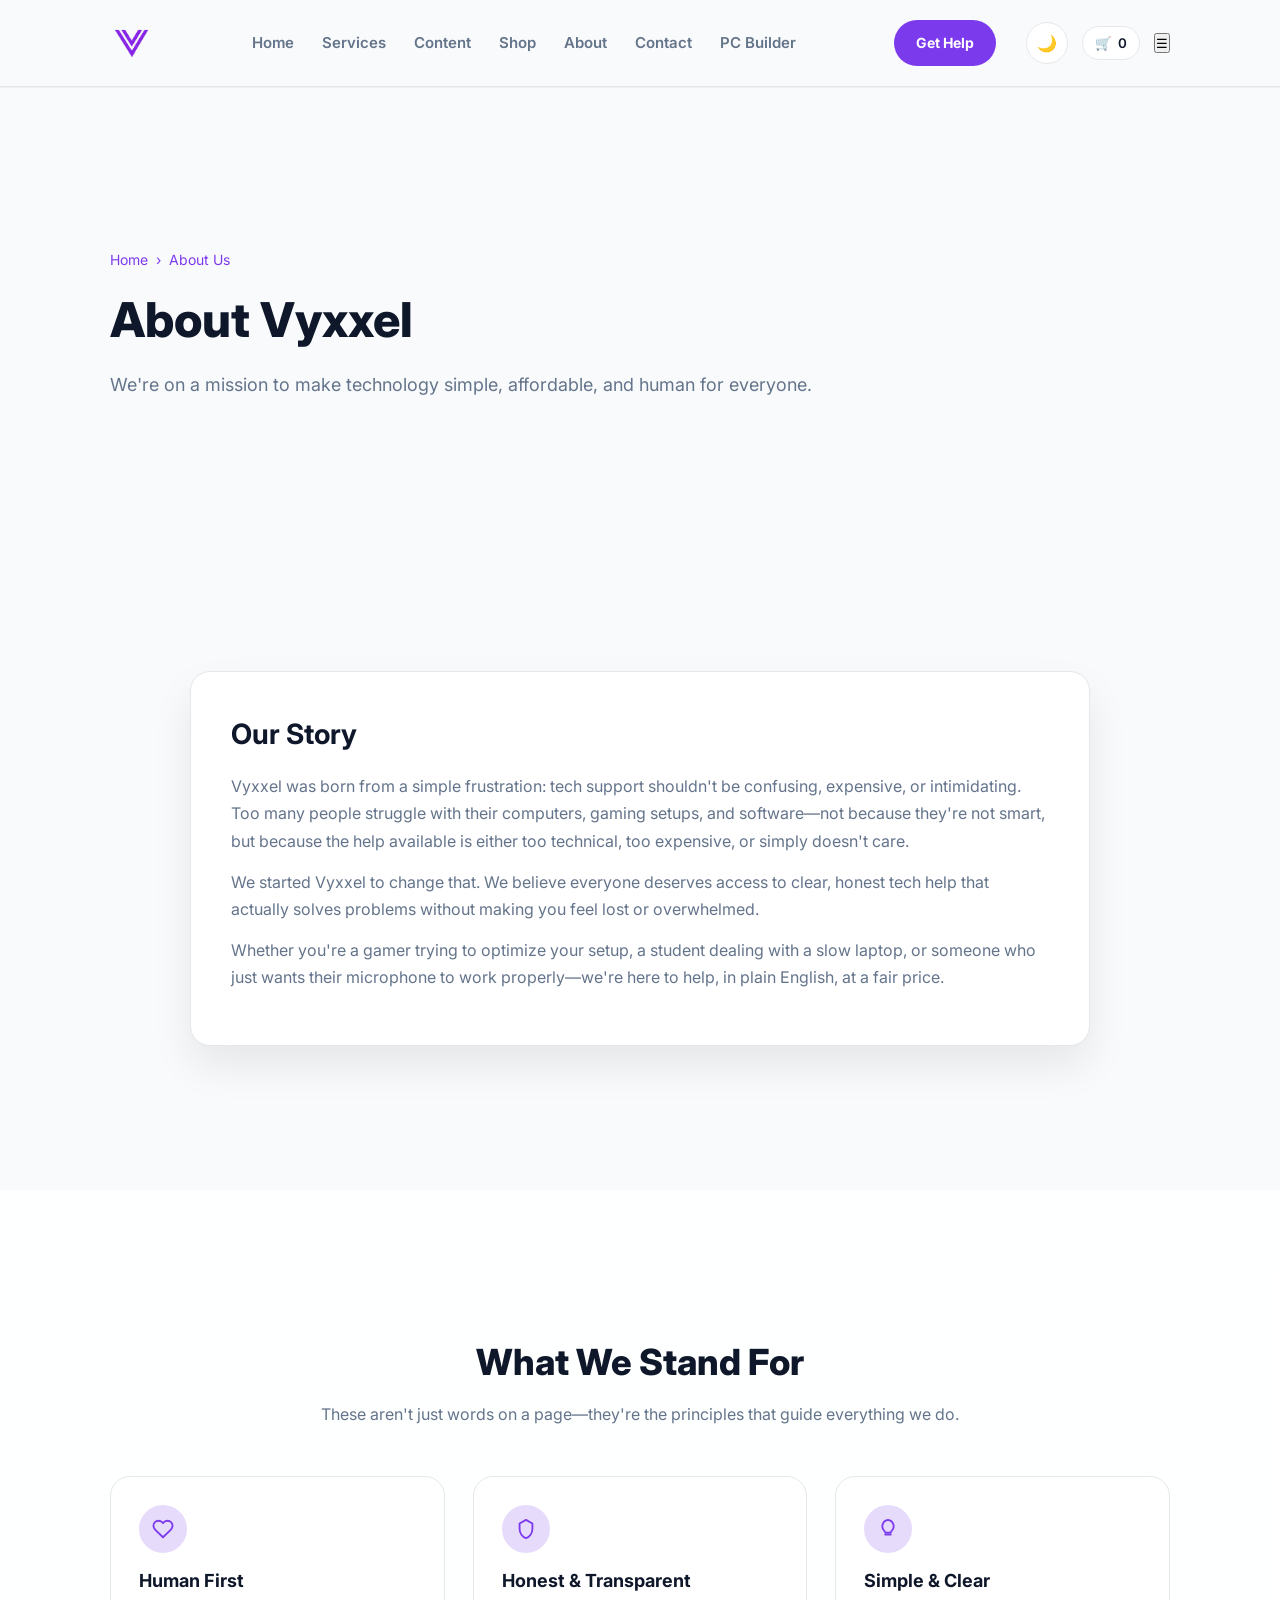
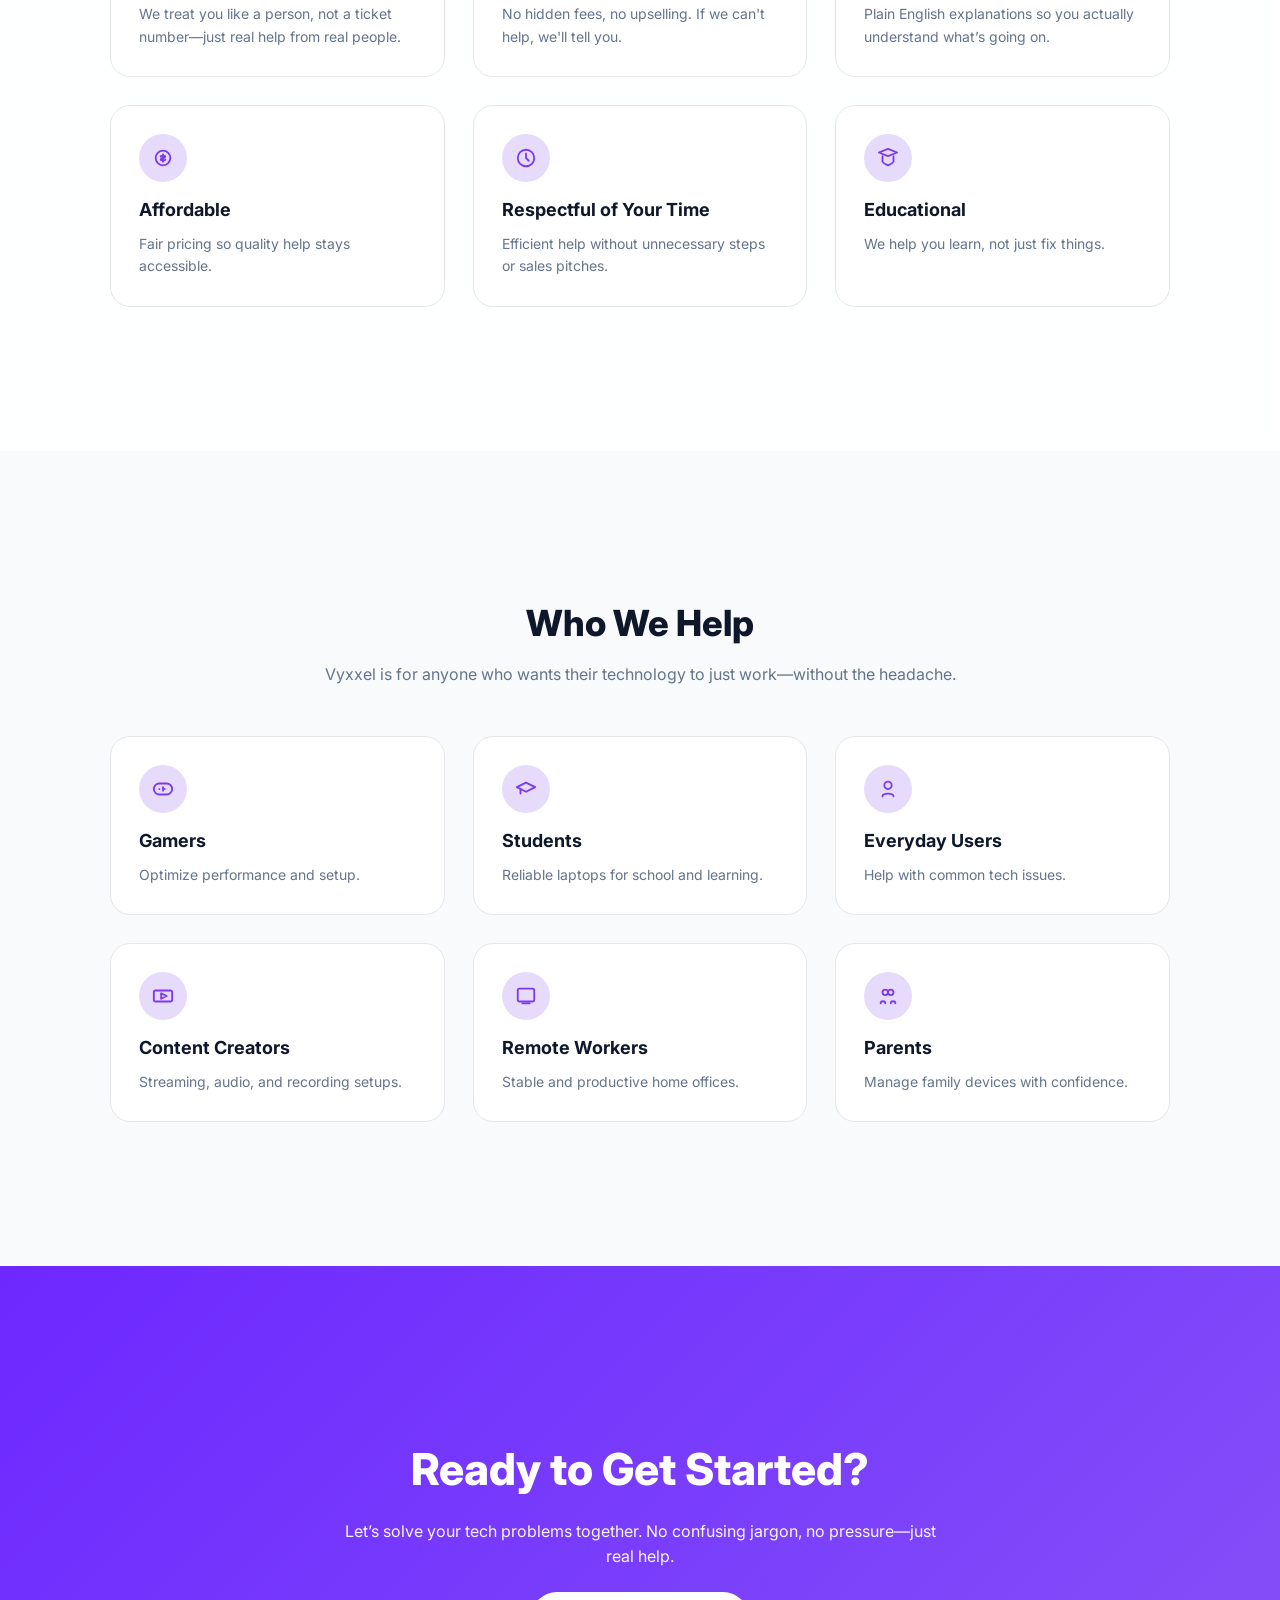
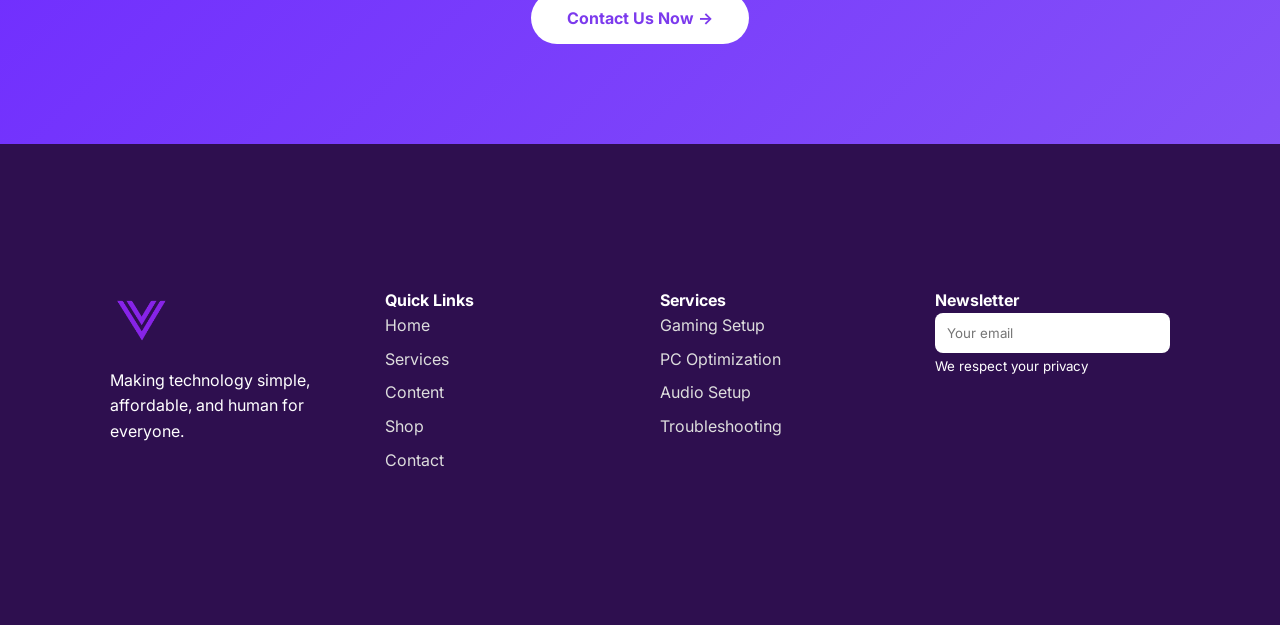
==== commit ef85c3df: "Add files via upload" ====
--- a/about.html
+++ b/about.html
@@ -46,9 +46,8 @@
     <div class="nav-actions">
       <a href="contact.html" class="nav-cta">Get Help</a>
       <button id="themeToggle" class="nav-theme-toggle" aria-label="Toggle dark mode">🌙</button>
-      <button class="nav-cart" onclick="openCart()">
-  🛒 <span id="cartCount">0</span>
-</button>
+      <button class="nav-cart" onclick="openCart()"> 🛒 <span id="cartCount">0</span> </button>
+      <button class="nav-hamburger" aria-label="Open menu">☰</button>
     </div>
 
   </div>
@@ -344,5 +343,38 @@
 <script src="js/cart.js"></script>
 <script src="js/shop.js"></script>
 
+<script>
+document.addEventListener('DOMContentLoaded', () => {
+  const hamburger = document.querySelector('.nav-hamburger');
+  const navLinks = document.querySelector('.nav-links');
+
+  if (!hamburger || !navLinks) return;
+
+  // Toggle menu on hamburger click
+  hamburger.addEventListener('click', (e) => {
+    e.stopPropagation(); // prevent document click
+    navLinks.classList.toggle('open');
+  });
+
+  // Close menu when clicking a link
+  navLinks.querySelectorAll('a').forEach(link => {
+    link.addEventListener('click', () => {
+      navLinks.classList.remove('open');
+    });
+  });
+
+  // Close menu when clicking outside
+  document.addEventListener('click', (e) => {
+    if (
+      navLinks.classList.contains('open') &&
+      !navLinks.contains(e.target) &&
+      !hamburger.contains(e.target)
+    ) {
+      navLinks.classList.remove('open');
+    }
+  });
+});
+</script>
+
 </body>
 </html>
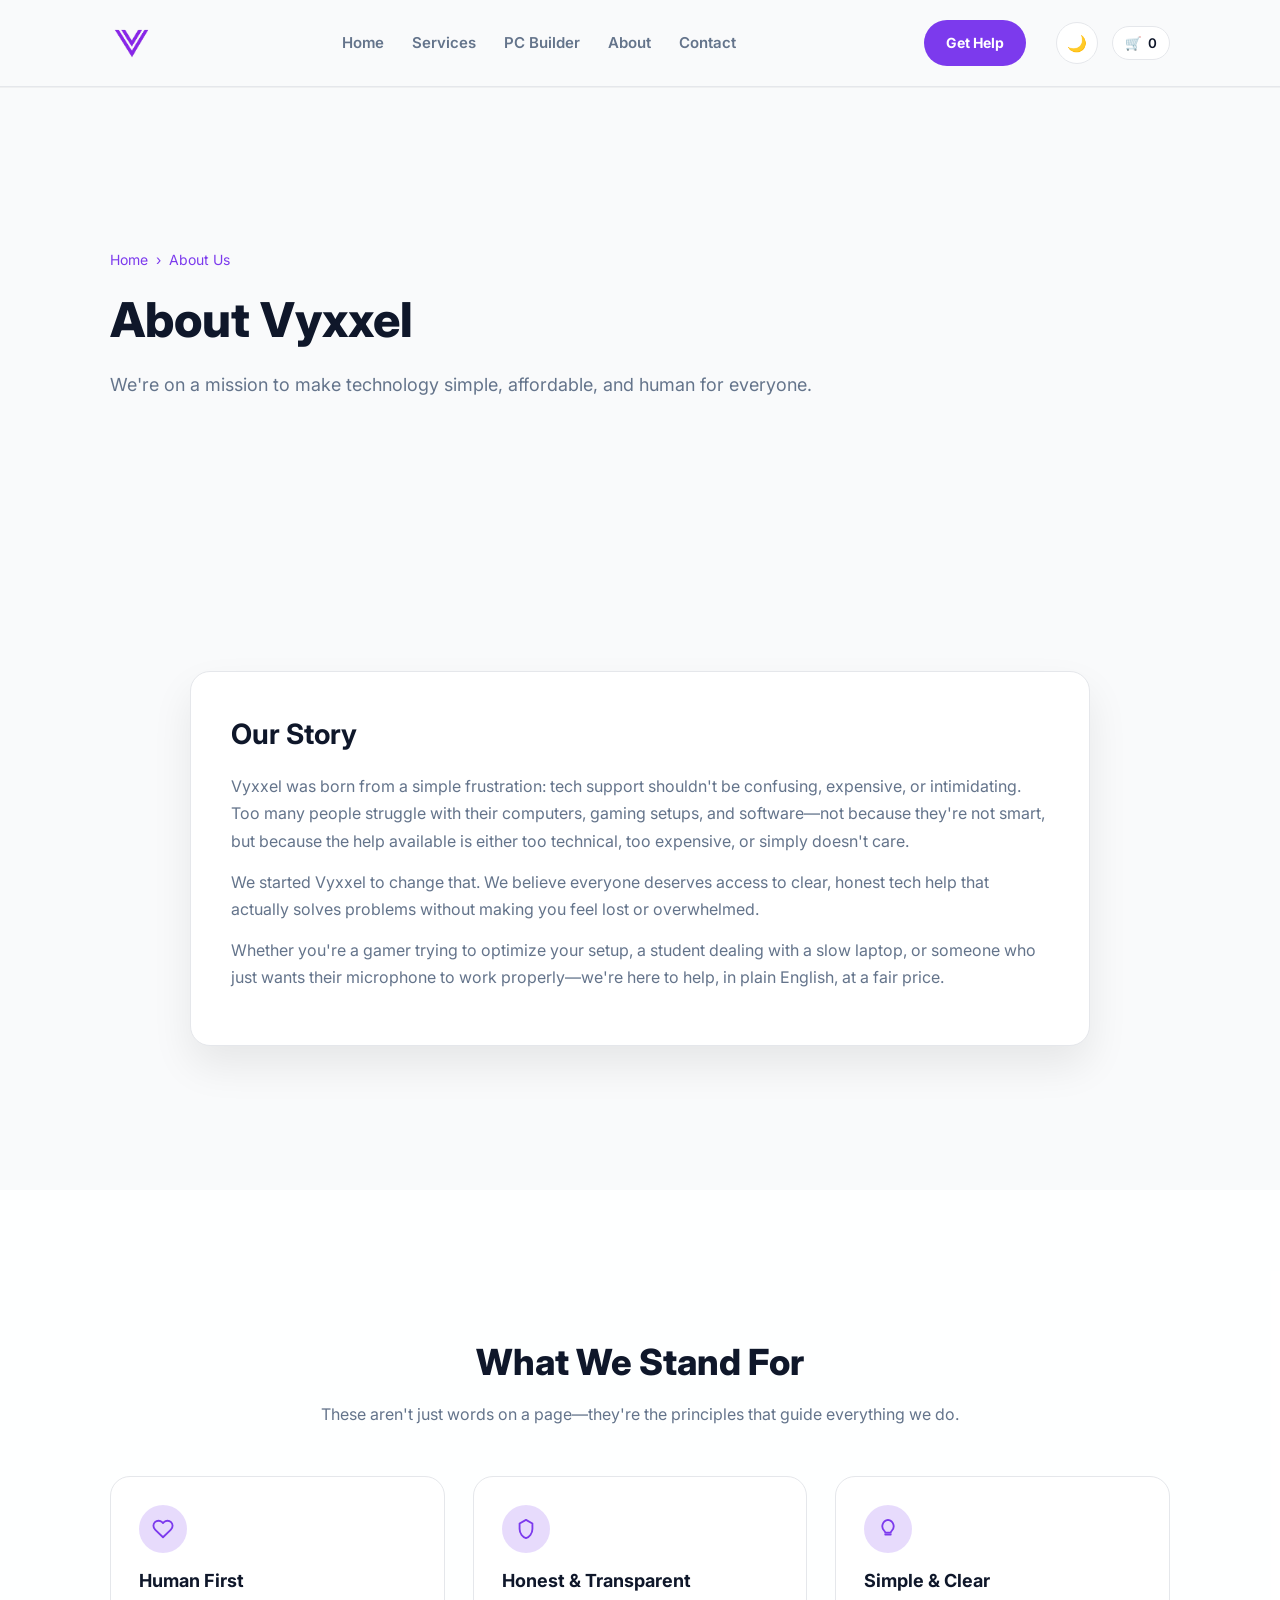
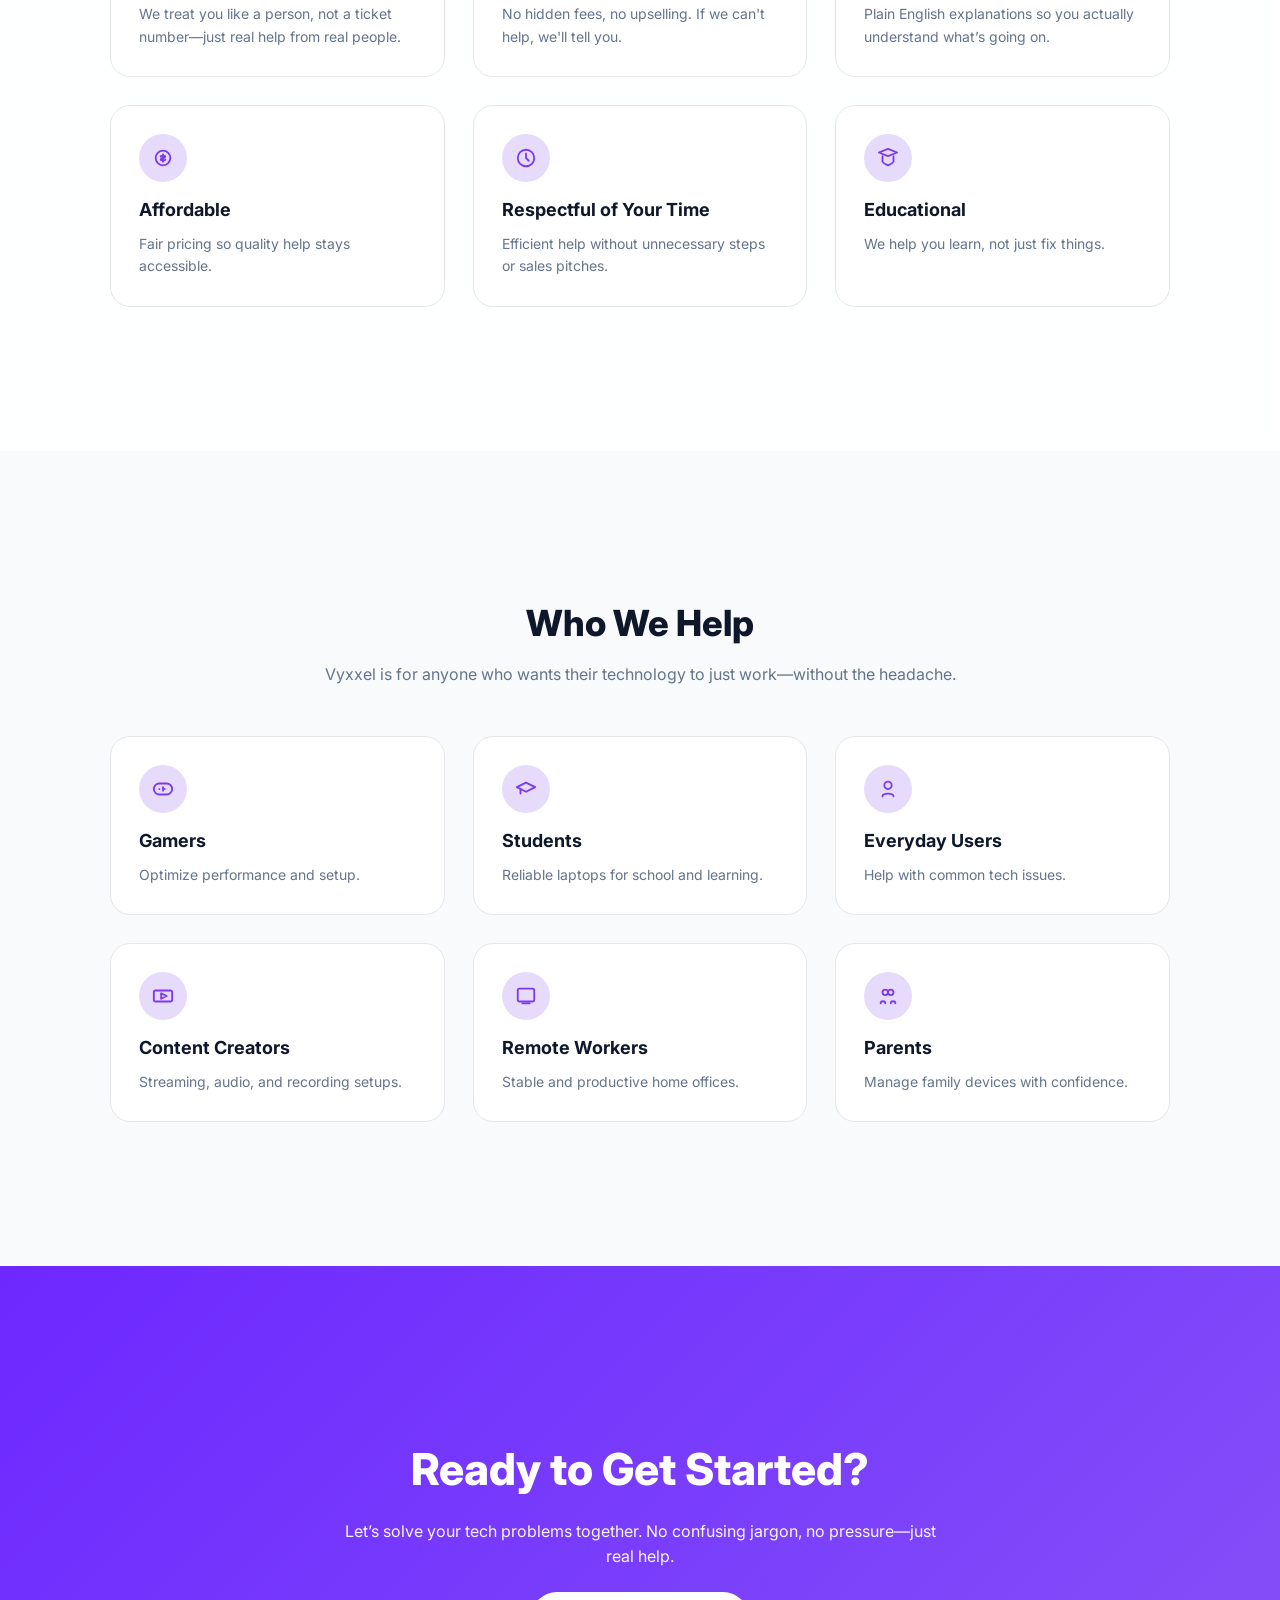
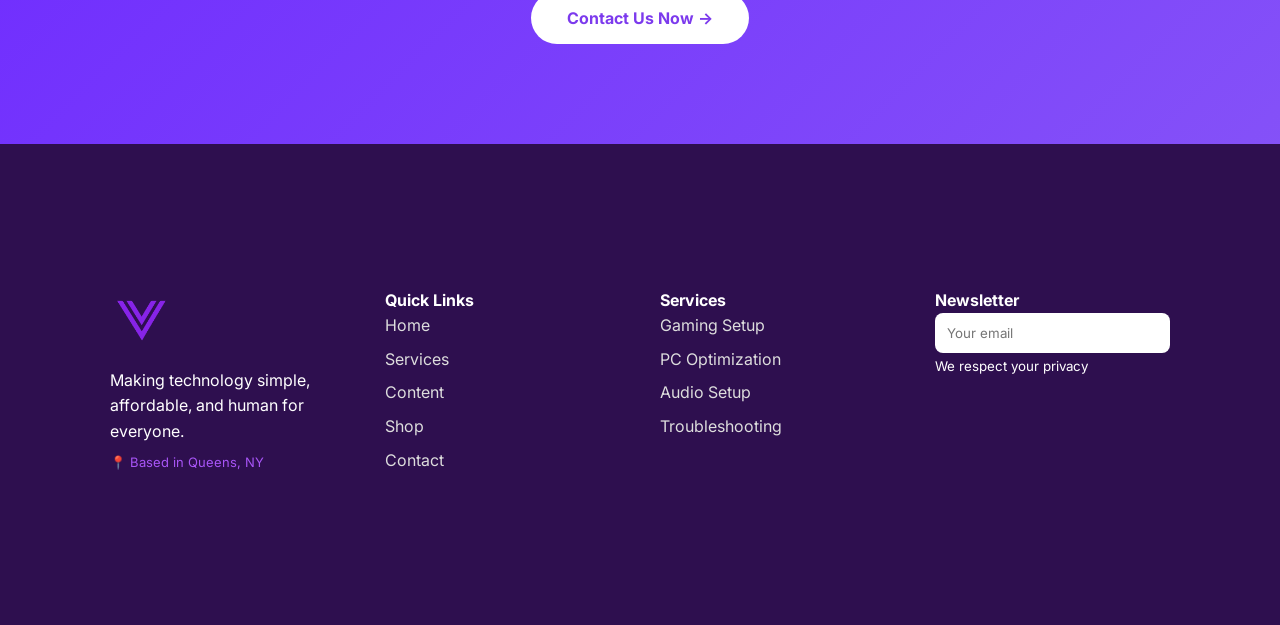
==== commit a609ceff: "Add files via upload" ====
--- a/about.html
+++ b/about.html
@@ -1,380 +1,379 @@
-<!DOCTYPE html>
-<html lang="en">
-<head>
-  <meta charset="UTF-8" />
-  <meta name="viewport" content="width=device-width, initial-scale=1.0" />
-  <title>About Vyxxel</title>
-
-  <link href="https://fonts.googleapis.com/css2?family=Inter:wght@400;500;600;700;800&display=swap" rel="stylesheet">
-  <link rel="stylesheet" href="css/styles.css">
-<!-- Favicons -->
-<link rel="icon" type="image/x-icon" href="assets/favicons/favicon.ico">
-<link rel="icon" type="image/png" sizes="16x16" href="assets/favicons/favicon-16x16.png">
-<link rel="icon" type="image/png" sizes="32x32" href="assets/favicons/favicon-32x32.png">
-
-<!-- Apple Touch Icon -->
-<link rel="apple-touch-icon" sizes="180x180" href="assets/favicons/apple-touch-icon.png">
-
-<!-- Android / PWA -->
-<link rel="manifest" href="assets/favicons/site.webmanifest">
-<link rel="icon" type="image/png" sizes="192x192" href="assets/favicons/android-chrome-192x192.png">
-<link rel="icon" type="image/png" sizes="512x512" href="assets/favicons/android-chrome-512x512.png">
-</head>
-<body>
-
-<!-- NAVBAR -->
-<header class="navbar">
-  <div class="nav-container">
-
-    <!-- Left -->
-    <a href="index.html" class="nav-logo">
-  <img src="assets/Vyxxel.png" alt="Vyxxel logo">
-</a>
-
-    <!-- Center -->
-    <nav class="nav-links">
-      <a href="index.html">Home</a>
-      <a href="services.html">Services</a>
-      <a href="content.html">Content</a>
-      <a href="shop.html" class="active">Shop</a>
-      <a href="about.html">About</a>
-      <a href="contact.html">Contact</a>
-      <a href="pc-builder.html">PC Builder</a>
-    </nav>
-
-    <!-- Right -->
-    <div class="nav-actions">
-      <a href="contact.html" class="nav-cta">Get Help</a>
-      <button id="themeToggle" class="nav-theme-toggle" aria-label="Toggle dark mode">🌙</button>
-      <button class="nav-cart" onclick="openCart()"> 🛒 <span id="cartCount">0</span> </button>
-      <button class="nav-hamburger" aria-label="Open menu">☰</button>
-    </div>
-
-  </div>
-</header>
-
-<!-- HERO -->
-<section class="about-hero">
-  <div class="container about-hero-inner">
-    <span class="breadcrumb">Home &nbsp;›&nbsp; About Us</span>
-    <h1>About Vyxxel</h1>
-    <p>We're on a mission to make technology simple, affordable, and human for everyone.</p>
-  </div>
-</section>
-
-<!-- OUR STORY -->
-<section class="about-section">
-  <div class="container">
-    <div class="about-card">
-      <h2>Our Story</h2>
-      <p>
-        Vyxxel was born from a simple frustration: tech support shouldn't be confusing, expensive, or intimidating.
-        Too many people struggle with their computers, gaming setups, and software—not because they're not smart,
-        but because the help available is either too technical, too expensive, or simply doesn't care.
-      </p>
-      <p>
-        We started Vyxxel to change that. We believe everyone deserves access to clear, honest tech help that actually
-        solves problems without making you feel lost or overwhelmed.
-      </p>
-      <p>
-        Whether you're a gamer trying to optimize your setup, a student dealing with a slow laptop, or someone who
-        just wants their microphone to work properly—we're here to help, in plain English, at a fair price.
-      </p>
-    </div>
-  </div>
-</section>
-
-<!-- VALUES -->
-<section class="about-section soft-bg">
-  <div class="container">
-    <h2 class="section-title">What We Stand For</h2>
-    <p class="section-subtitle">
-      These aren't just words on a page—they're the principles that guide everything we do.
-    </p>
-
-    <div class="grid-3">
-
-      <!-- Human First -->
-      <div class="info-card">
-        <div class="icon-wrapper">
-          <svg class="icon-svg" viewBox="0 0 24 24" fill="none" stroke="currentColor">
-            <path d="M20.8 4.6a5.5 5.5 0 0 0-7.8 0L12 5.6l-1-1a5.5 5.5 0 0 0-7.8 7.8l1 1L12 21l7.8-7.6 1-1a5.5 5.5 0 0 0 0-7.8z"/>
-          </svg>
-        </div>
-        <h3>Human First</h3>
-        <p>We treat you like a person, not a ticket number—just real help from real people.</p>
-      </div>
-
-      <!-- Honest -->
-      <div class="info-card">
-        <div class="icon-wrapper">
-          <svg class="icon-svg" viewBox="0 0 24 24" fill="none" stroke="currentColor">
-            <path d="M12 2l7 4v6c0 5-3.5 9-7 10-3.5-1-7-5-7-10V6l7-4z"/>
-          </svg>
-        </div>
-        <h3>Honest & Transparent</h3>
-        <p>No hidden fees, no upselling. If we can't help, we'll tell you.</p>
-      </div>
-
-      <!-- Simple -->
-      <div class="info-card">
-        <div class="icon-wrapper">
-          <svg class="icon-svg" viewBox="0 0 24 24" fill="none" stroke="currentColor">
-            <path d="M12 2a7 7 0 0 0-4 12c.6.5 1 1.5 1 2h6c0-.5.4-1.5 1-2a7 7 0 0 0-4-12z"/>
-            <path d="M9 18h6"></path>
-          </svg>
-        </div>
-        <h3>Simple & Clear</h3>
-        <p>Plain English explanations so you actually understand what’s going on.</p>
-      </div>
-
-      <!-- Affordable -->
-      <div class="info-card">
-        <div class="icon-wrapper">
-          <svg class="icon-svg" viewBox="0 0 24 24" fill="none" stroke="currentColor">
-            <circle cx="12" cy="12" r="8"></circle>
-            <path d="M12 8v8"></path>
-            <path d="M9.5 10.5c0-1.5 5-1.5 5 0s-5 1.5-5 3 5 1.5 5 0"></path>
-          </svg>
-        </div>
-        <h3>Affordable</h3>
-        <p>Fair pricing so quality help stays accessible.</p>
-      </div>
-
-      <!-- Time -->
-      <div class="info-card">
-        <div class="icon-wrapper">
-          <svg class="icon-svg" viewBox="0 0 24 24" fill="none" stroke="currentColor">
-            <circle cx="12" cy="12" r="9"></circle>
-            <path d="M12 7v5l3 3"></path>
-          </svg>
-        </div>
-        <h3>Respectful of Your Time</h3>
-        <p>Efficient help without unnecessary steps or sales pitches.</p>
-      </div>
-
-      <!-- Educational -->
-      <div class="info-card">
-        <div class="icon-wrapper">
-          <svg class="icon-svg" viewBox="0 0 24 24" fill="none" stroke="currentColor">
-            <path d="M2 6l10-4 10 4-10 4-10-4z"></path>
-            <path d="M6 10v6c0 1 6 4 6 4s6-3 6-4v-6"></path>
-          </svg>
-        </div>
-        <h3>Educational</h3>
-        <p>We help you learn, not just fix things.</p>
-      </div>
-
-    </div>
-  </div>
-</section>
-
-<!-- WHO WE HELP -->
-<section class="about-section">
-  <div class="container">
-    <h2 class="section-title">Who We Help</h2>
-    <p class="section-subtitle">
-      Vyxxel is for anyone who wants their technology to just work—without the headache.
-    </p>
-
-    <div class="grid-3">
-
-      <div class="info-card">
-        <div class="icon-wrapper">
-          <svg class="icon-svg" viewBox="0 0 24 24" fill="none" stroke="currentColor">
-            <rect x="2" y="6" width="20" height="12" rx="6"></rect>
-            <path d="M8 12h.01M12 10v4M14 12h.01"></path>
-          </svg>
-        </div>
-        <h3>Gamers</h3>
-        <p>Optimize performance and setup.</p>
-      </div>
-
-      <div class="info-card">
-        <div class="icon-wrapper">
-          <svg class="icon-svg" viewBox="0 0 24 24" fill="none" stroke="currentColor">
-            <path d="M22 10L12 5 2 10l10 5 10-5z"></path>
-            <path d="M6 12v5"></path>
-          </svg>
-        </div>
-        <h3>Students</h3>
-        <p>Reliable laptops for school and learning.</p>
-      </div>
-
-      <div class="info-card">
-        <div class="icon-wrapper">
-          <svg class="icon-svg" viewBox="0 0 24 24" fill="none" stroke="currentColor">
-            <circle cx="12" cy="8" r="4"></circle>
-            <path d="M6 20c0-4 12-4 12 0"></path>
-          </svg>
-        </div>
-        <h3>Everyday Users</h3>
-        <p>Help with common tech issues.</p>
-      </div>
-
-      <div class="info-card">
-        <div class="icon-wrapper">
-          <svg class="icon-svg" viewBox="0 0 24 24" fill="none" stroke="currentColor">
-            <rect x="2" y="6" width="20" height="12" rx="2"></rect>
-            <polygon points="10,9 16,12 10,15"></polygon>
-          </svg>
-        </div>
-        <h3>Content Creators</h3>
-        <p>Streaming, audio, and recording setups.</p>
-      </div>
-
-      <div class="info-card">
-        <div class="icon-wrapper">
-          <svg class="icon-svg" viewBox="0 0 24 24" fill="none" stroke="currentColor">
-            <rect x="3" y="4" width="18" height="14" rx="2"></rect>
-            <path d="M8 20h8"></path>
-          </svg>
-        </div>
-        <h3>Remote Workers</h3>
-        <p>Stable and productive home offices.</p>
-      </div>
-
-      <div class="info-card">
-        <div class="icon-wrapper">
-          <svg class="icon-svg" viewBox="0 0 24 24" fill="none" stroke="currentColor">
-            <circle cx="9" cy="8" r="3"></circle>
-            <circle cx="15" cy="8" r="3"></circle>
-            <path d="M4 20c0-3 5-3 5 0"></path>
-            <path d="M15 20c0-3 5-3 5 0"></path>
-          </svg>
-        </div>
-        <h3>Parents</h3>
-        <p>Manage family devices with confidence.</p>
-      </div>
-
-    </div>
-  </div>
-</section>
-
-<section class="cta-footer">
-
- <div class="cta">
-    <div class="cta-inner">
-      <h2>Ready to Get Started?</h2>
-      <p>
-        Let’s solve your tech problems together.
-        No confusing jargon, no pressure—just real help.
-      </p>
-      <a href="contact.html" class="cta-btn">
-        Contact Us Now →
-      </a>
-    </div>
-  </div>
-
-  <!-- FOOTER -->
-    <footer class="footer">
-    <div class="container footer-grid">
-
-      <div>
-        <div class="footer-logo">
-  <img src="assets/Vyxxel.png" alt="Vyxxel logo">
-</div>
-        <p>Making technology simple, affordable, and human for everyone.</p>
-      </div>
-
-      <div>
-        <h4>Quick Links</h4>
-        <a href="index.html">Home</a>
-        <a href="services.html">Services</a>
-        <a href="content.html">Content</a>
-        <a href="shop.html">Shop</a>
-        <a href="contact.html">Contact</a>
-      </div>
-
-      <div>
-        <h4>Services</h4>
-        <a href="services.html">Gaming Setup</a>
-        <a href="services.html">PC Optimization</a>
-        <a href="services.html">Audio Setup</a>
-        <a href="services.html">Troubleshooting</a>
-      </div>
-
-      <div>
-        <h4>Newsletter</h4>
-        <input type="email" placeholder="Your email">
-        <small>We respect your privacy</small>
-      </div>
-
-    </div>
-  </footer>
-
-</section>
-
-  <!-- GET NOTIFIED -->
-<div id="notifyModal" class="notify-modal">
-  <div class="notify-box">
-    <button class="notify-close" onclick="closeNotify()">✕</button>
-
-    <h2>Get Notified</h2>
-    <p>Be the first to know when we launch new products and exclusive drops.</p>
-
-    <input type="email" placeholder="Enter your email">
-    <button class="btn-primary">Notify Me</button>
-  </div>
-</div>
-
-<div id="cartDrawer" class="cart-drawer">
-
-  <div class="cart-header">
-    <h3>Your Cart</h3>
-    <button class="cart-close" onclick="closeCart()">✕</button>
-  </div>
-
-  <ul id="cartItems" class="cart-items"></ul>
-
-<button class="btn-primary cart-action" onclick="goToBooking()">
-  Request Booking →
-</button>
-<div class="helper-chip">
-  <span>🔒</span>
-  <span>Nothing here is final — we’ll review it with you.</span>
-</div>
-
-</div>
-
-<div id="toast" class="toast"></div>
-
-<script src="js/theme.js"></script>
-<script src="js/cart.js"></script>
-<script src="js/shop.js"></script>
-
-<script>
-document.addEventListener('DOMContentLoaded', () => {
-  const hamburger = document.querySelector('.nav-hamburger');
-  const navLinks = document.querySelector('.nav-links');
-
-  if (!hamburger || !navLinks) return;
-
-  // Toggle menu on hamburger click
-  hamburger.addEventListener('click', (e) => {
-    e.stopPropagation(); // prevent document click
-    navLinks.classList.toggle('open');
-  });
-
-  // Close menu when clicking a link
-  navLinks.querySelectorAll('a').forEach(link => {
-    link.addEventListener('click', () => {
-      navLinks.classList.remove('open');
-    });
-  });
-
-  // Close menu when clicking outside
-  document.addEventListener('click', (e) => {
-    if (
-      navLinks.classList.contains('open') &&
-      !navLinks.contains(e.target) &&
-      !hamburger.contains(e.target)
-    ) {
-      navLinks.classList.remove('open');
-    }
-  });
-});
-</script>
-
-</body>
+<!DOCTYPE html>
+<html lang="en">
+<head>
+  <meta charset="UTF-8" />
+  <meta name="viewport" content="width=device-width, initial-scale=1.0" />
+  <title>About Vyxxel</title>
+
+  <link href="https://fonts.googleapis.com/css2?family=Inter:wght@400;500;600;700;800&display=swap" rel="stylesheet">
+  <link rel="stylesheet" href="css/styles.css">
+<!-- Favicons -->
+<link rel="icon" type="image/x-icon" href="assets/favicons/favicon.ico">
+<link rel="icon" type="image/png" sizes="16x16" href="assets/favicons/favicon-16x16.png">
+<link rel="icon" type="image/png" sizes="32x32" href="assets/favicons/favicon-32x32.png">
+
+<!-- Apple Touch Icon -->
+<link rel="apple-touch-icon" sizes="180x180" href="assets/favicons/apple-touch-icon.png">
+
+<!-- Android / PWA -->
+<link rel="manifest" href="assets/favicons/site.webmanifest">
+<link rel="icon" type="image/png" sizes="192x192" href="assets/favicons/android-chrome-192x192.png">
+<link rel="icon" type="image/png" sizes="512x512" href="assets/favicons/android-chrome-512x512.png">
+</head>
+<body>
+
+<!-- NAVBAR -->
+<header class="navbar">
+  <div class="nav-container">
+
+    <!-- Left -->
+    <a href="index.html" class="nav-logo">
+  <img src="assets/Vyxxel.png" alt="Vyxxel logo">
+</a>
+
+    <!-- Center -->
+    <nav class="nav-links">
+      <a href="index.html">Home</a>
+      <a href="services.html">Services</a>
+      <a href="pc-builder.html">PC Builder</a>
+      <a href="about.html">About</a>
+      <a href="contact.html">Contact</a>
+    </nav>
+
+    <!-- Right -->
+    <div class="nav-actions">
+      <a href="contact.html" class="nav-cta">Get Help</a>
+      <button id="themeToggle" class="nav-theme-toggle" aria-label="Toggle dark mode">🌙</button>
+      <button class="nav-cart" onclick="openCart()"> 🛒 <span id="cartCount">0</span> </button>
+      <button class="nav-hamburger" aria-label="Open menu">☰</button>
+    </div>
+
+  </div>
+</header>
+
+<!-- HERO -->
+<section class="about-hero">
+  <div class="container about-hero-inner">
+    <span class="breadcrumb">Home &nbsp;›&nbsp; About Us</span>
+    <h1>About Vyxxel</h1>
+    <p>We're on a mission to make technology simple, affordable, and human for everyone.</p>
+  </div>
+</section>
+
+<!-- OUR STORY -->
+<section class="about-section">
+  <div class="container">
+    <div class="about-card">
+      <h2>Our Story</h2>
+      <p>
+        Vyxxel was born from a simple frustration: tech support shouldn't be confusing, expensive, or intimidating.
+        Too many people struggle with their computers, gaming setups, and software—not because they're not smart,
+        but because the help available is either too technical, too expensive, or simply doesn't care.
+      </p>
+      <p>
+        We started Vyxxel to change that. We believe everyone deserves access to clear, honest tech help that actually
+        solves problems without making you feel lost or overwhelmed.
+      </p>
+      <p>
+        Whether you're a gamer trying to optimize your setup, a student dealing with a slow laptop, or someone who
+        just wants their microphone to work properly—we're here to help, in plain English, at a fair price.
+      </p>
+    </div>
+  </div>
+</section>
+
+<!-- VALUES -->
+<section class="about-section soft-bg">
+  <div class="container">
+    <h2 class="section-title">What We Stand For</h2>
+    <p class="section-subtitle">
+      These aren't just words on a page—they're the principles that guide everything we do.
+    </p>
+
+    <div class="grid-3">
+
+      <!-- Human First -->
+      <div class="info-card">
+        <div class="icon-wrapper">
+          <svg class="icon-svg" viewBox="0 0 24 24" fill="none" stroke="currentColor">
+            <path d="M20.8 4.6a5.5 5.5 0 0 0-7.8 0L12 5.6l-1-1a5.5 5.5 0 0 0-7.8 7.8l1 1L12 21l7.8-7.6 1-1a5.5 5.5 0 0 0 0-7.8z"/>
+          </svg>
+        </div>
+        <h3>Human First</h3>
+        <p>We treat you like a person, not a ticket number—just real help from real people.</p>
+      </div>
+
+      <!-- Honest -->
+      <div class="info-card">
+        <div class="icon-wrapper">
+          <svg class="icon-svg" viewBox="0 0 24 24" fill="none" stroke="currentColor">
+            <path d="M12 2l7 4v6c0 5-3.5 9-7 10-3.5-1-7-5-7-10V6l7-4z"/>
+          </svg>
+        </div>
+        <h3>Honest & Transparent</h3>
+        <p>No hidden fees, no upselling. If we can't help, we'll tell you.</p>
+      </div>
+
+      <!-- Simple -->
+      <div class="info-card">
+        <div class="icon-wrapper">
+          <svg class="icon-svg" viewBox="0 0 24 24" fill="none" stroke="currentColor">
+            <path d="M12 2a7 7 0 0 0-4 12c.6.5 1 1.5 1 2h6c0-.5.4-1.5 1-2a7 7 0 0 0-4-12z"/>
+            <path d="M9 18h6"></path>
+          </svg>
+        </div>
+        <h3>Simple & Clear</h3>
+        <p>Plain English explanations so you actually understand what’s going on.</p>
+      </div>
+
+      <!-- Affordable -->
+      <div class="info-card">
+        <div class="icon-wrapper">
+          <svg class="icon-svg" viewBox="0 0 24 24" fill="none" stroke="currentColor">
+            <circle cx="12" cy="12" r="8"></circle>
+            <path d="M12 8v8"></path>
+            <path d="M9.5 10.5c0-1.5 5-1.5 5 0s-5 1.5-5 3 5 1.5 5 0"></path>
+          </svg>
+        </div>
+        <h3>Affordable</h3>
+        <p>Fair pricing so quality help stays accessible.</p>
+      </div>
+
+      <!-- Time -->
+      <div class="info-card">
+        <div class="icon-wrapper">
+          <svg class="icon-svg" viewBox="0 0 24 24" fill="none" stroke="currentColor">
+            <circle cx="12" cy="12" r="9"></circle>
+            <path d="M12 7v5l3 3"></path>
+          </svg>
+        </div>
+        <h3>Respectful of Your Time</h3>
+        <p>Efficient help without unnecessary steps or sales pitches.</p>
+      </div>
+
+      <!-- Educational -->
+      <div class="info-card">
+        <div class="icon-wrapper">
+          <svg class="icon-svg" viewBox="0 0 24 24" fill="none" stroke="currentColor">
+            <path d="M2 6l10-4 10 4-10 4-10-4z"></path>
+            <path d="M6 10v6c0 1 6 4 6 4s6-3 6-4v-6"></path>
+          </svg>
+        </div>
+        <h3>Educational</h3>
+        <p>We help you learn, not just fix things.</p>
+      </div>
+
+    </div>
+  </div>
+</section>
+
+<!-- WHO WE HELP -->
+<section class="about-section">
+  <div class="container">
+    <h2 class="section-title">Who We Help</h2>
+    <p class="section-subtitle">
+      Vyxxel is for anyone who wants their technology to just work—without the headache.
+    </p>
+
+    <div class="grid-3">
+
+      <div class="info-card">
+        <div class="icon-wrapper">
+          <svg class="icon-svg" viewBox="0 0 24 24" fill="none" stroke="currentColor">
+            <rect x="2" y="6" width="20" height="12" rx="6"></rect>
+            <path d="M8 12h.01M12 10v4M14 12h.01"></path>
+          </svg>
+        </div>
+        <h3>Gamers</h3>
+        <p>Optimize performance and setup.</p>
+      </div>
+
+      <div class="info-card">
+        <div class="icon-wrapper">
+          <svg class="icon-svg" viewBox="0 0 24 24" fill="none" stroke="currentColor">
+            <path d="M22 10L12 5 2 10l10 5 10-5z"></path>
+            <path d="M6 12v5"></path>
+          </svg>
+        </div>
+        <h3>Students</h3>
+        <p>Reliable laptops for school and learning.</p>
+      </div>
+
+      <div class="info-card">
+        <div class="icon-wrapper">
+          <svg class="icon-svg" viewBox="0 0 24 24" fill="none" stroke="currentColor">
+            <circle cx="12" cy="8" r="4"></circle>
+            <path d="M6 20c0-4 12-4 12 0"></path>
+          </svg>
+        </div>
+        <h3>Everyday Users</h3>
+        <p>Help with common tech issues.</p>
+      </div>
+
+      <div class="info-card">
+        <div class="icon-wrapper">
+          <svg class="icon-svg" viewBox="0 0 24 24" fill="none" stroke="currentColor">
+            <rect x="2" y="6" width="20" height="12" rx="2"></rect>
+            <polygon points="10,9 16,12 10,15"></polygon>
+          </svg>
+        </div>
+        <h3>Content Creators</h3>
+        <p>Streaming, audio, and recording setups.</p>
+      </div>
+
+      <div class="info-card">
+        <div class="icon-wrapper">
+          <svg class="icon-svg" viewBox="0 0 24 24" fill="none" stroke="currentColor">
+            <rect x="3" y="4" width="18" height="14" rx="2"></rect>
+            <path d="M8 20h8"></path>
+          </svg>
+        </div>
+        <h3>Remote Workers</h3>
+        <p>Stable and productive home offices.</p>
+      </div>
+
+      <div class="info-card">
+        <div class="icon-wrapper">
+          <svg class="icon-svg" viewBox="0 0 24 24" fill="none" stroke="currentColor">
+            <circle cx="9" cy="8" r="3"></circle>
+            <circle cx="15" cy="8" r="3"></circle>
+            <path d="M4 20c0-3 5-3 5 0"></path>
+            <path d="M15 20c0-3 5-3 5 0"></path>
+          </svg>
+        </div>
+        <h3>Parents</h3>
+        <p>Manage family devices with confidence.</p>
+      </div>
+
+    </div>
+  </div>
+</section>
+
+<section class="cta-footer">
+
+ <div class="cta">
+    <div class="cta-inner">
+      <h2>Ready to Get Started?</h2>
+      <p>
+        Let’s solve your tech problems together.
+        No confusing jargon, no pressure—just real help.
+      </p>
+      <a href="contact.html" class="cta-btn">
+        Contact Us Now →
+      </a>
+    </div>
+  </div>
+
+  <!-- FOOTER -->
+    <footer class="footer">
+    <div class="container footer-grid">
+
+      <div>
+        <div class="footer-logo">
+  <img src="assets/Vyxxel.png" alt="Vyxxel logo">
+</div>
+        <p>Making technology simple, affordable, and human for everyone.</p>
+        <p style="color:#a855f7; font-size:13px; margin-top:8px;">📍 Based in Queens, NY</p>
+      </div>
+
+      <div>
+        <h4>Quick Links</h4>
+        <a href="index.html">Home</a>
+        <a href="services.html">Services</a>
+        <a href="content.html">Content</a>
+        <a href="shop.html">Shop</a>
+        <a href="contact.html">Contact</a>
+      </div>
+
+      <div>
+        <h4>Services</h4>
+        <a href="services.html">Gaming Setup</a>
+        <a href="services.html">PC Optimization</a>
+        <a href="services.html">Audio Setup</a>
+        <a href="services.html">Troubleshooting</a>
+      </div>
+
+      <div>
+        <h4>Newsletter</h4>
+        <input type="email" placeholder="Your email">
+        <small>We respect your privacy</small>
+      </div>
+
+    </div>
+  </footer>
+
+</section>
+
+  <!-- GET NOTIFIED -->
+<div id="notifyModal" class="notify-modal">
+  <div class="notify-box">
+    <button class="notify-close" onclick="closeNotify()">✕</button>
+
+    <h2>Get Notified</h2>
+    <p>Be the first to know when we launch new products and exclusive drops.</p>
+
+    <input type="email" placeholder="Enter your email">
+    <button class="btn-primary">Notify Me</button>
+  </div>
+</div>
+
+<div id="cartDrawer" class="cart-drawer">
+
+  <div class="cart-header">
+    <h3>Your Cart</h3>
+    <button class="cart-close" onclick="closeCart()">✕</button>
+  </div>
+
+  <ul id="cartItems" class="cart-items"></ul>
+
+<button class="btn-primary cart-action" onclick="goToBooking()">
+  Request Booking →
+</button>
+<div class="helper-chip">
+  <span>🔒</span>
+  <span>Nothing here is final — we’ll review it with you.</span>
+</div>
+
+</div>
+
+<div id="toast" class="toast"></div>
+
+<script src="js/theme.js"></script>
+<script src="js/cart.js"></script>
+<script src="js/shop.js"></script>
+
+<script>
+document.addEventListener('DOMContentLoaded', () => {
+  const hamburger = document.querySelector('.nav-hamburger');
+  const navLinks = document.querySelector('.nav-links');
+
+  if (!hamburger || !navLinks) return;
+
+  // Toggle menu on hamburger click
+  hamburger.addEventListener('click', (e) => {
+    e.stopPropagation(); // prevent document click
+    navLinks.classList.toggle('open');
+  });
+
+  // Close menu when clicking a link
+  navLinks.querySelectorAll('a').forEach(link => {
+    link.addEventListener('click', () => {
+      navLinks.classList.remove('open');
+    });
+  });
+
+  // Close menu when clicking outside
+  document.addEventListener('click', (e) => {
+    if (
+      navLinks.classList.contains('open') &&
+      !navLinks.contains(e.target) &&
+      !hamburger.contains(e.target)
+    ) {
+      navLinks.classList.remove('open');
+    }
+  });
+});
+</script>
+
+</body>
 </html>
--- a/css/styles.css
+++ b/css/styles.css
@@ -1,3 +1,8 @@
+html, body {
+  max-width: 100%;
+  overflow-x: hidden;
+}
+
 :root {
   --purple: #7c3aed;
   --purple-dark: #5b21b6;
@@ -160,9 +165,23 @@
 }
 
 /* MOBILE NAV */
-@media (max-width: 900px) {
+@media (max-width: 768px) {
+  header {
+    flex-direction: column;
+    align-items: flex-start;
+    gap: 1rem;
+  }
+
   .nav-links {
-    display: none;
+    flex-direction: column;
+    width: 100%;
+    gap: 0.75rem;
+  }
+
+  .header-actions {
+    width: 100%;
+    justify-content: flex-start;
+    gap: 0.75rem;
   }
 }
 
@@ -349,6 +368,33 @@
   display: grid;
   grid-template-columns: repeat(3, 1fr);
   gap: 24px;
+}
+
+.services-layout {
+  display: grid;
+  grid-template-columns: 320px 1fr;
+  gap: 48px;
+  align-items: flex-start;
+}
+
+.service-content {
+  position: relative;
+}
+
+.service-content::before {
+  content: "";
+  position: absolute;
+  left: -24px;
+  top: 0;
+  bottom: 0;
+  width: 2px;
+  background: linear-gradient(
+    to bottom,
+    transparent,
+    var(--purple),
+    transparent
+  );
+  opacity: 0.4;
 }
 
 .service-card {
@@ -671,6 +717,7 @@
   }
 }
 
+
 .footer {
   background: #2e0f4f;
   color: white;
@@ -710,10 +757,40 @@
   }
 }
 
+/* SERVICES PAGE DESKTOP LAYOUT */
 .services-grid {
   display: grid;
-  grid-template-columns: 260px 1fr;
-  gap: 60px;
+  grid-template-columns: 300px 1fr;
+  gap: 56px;
+  align-items: flex-start;
+}
+
+/* Right-side service details container */
+.service-details {
+  position: relative;
+}
+
+/* Visual anchor line */
+.service-details::before {
+  content: "";
+  position: absolute;
+  left: -28px;
+  top: 0;
+  bottom: 0;
+  width: 2px;
+  background: linear-gradient(
+    to bottom,
+    transparent,
+    var(--purple),
+    transparent
+  );
+  opacity: 0.35;
+}
+
+@media (max-width: 768px) {
+  .services-grid {
+    grid-template-columns: 1fr !important;
+  }
 }
 
 .services-hero {
@@ -859,7 +936,6 @@
   justify-content: center;
 }
 
-
 .pricing {
   padding: 72px 20px;
   padding-bottom: 48px;
@@ -867,6 +943,14 @@
   text-align: center;
 }
 
+.pricing-card {
+  display: flex;
+  flex-direction: column;
+  justify-content: space-between;
+  min-height: 260px;
+  text-align: center;
+}
+
 .pricing h2 {
   font-size: 36px;
   font-weight: 800;
@@ -880,8 +964,41 @@
 
 .pricing-grid {
   display: grid;
-  grid-template-columns: repeat(3, 1fr);
+  grid-template-columns: repeat(3, minmax(260px, 1fr));
   gap: 32px;
+  align-items: stretch;
+  justify-content: center;
+}
+
+@media (max-width: 768px) {
+
+  .pricing-grid {
+    grid-template-columns: 1fr;
+    gap: 24px;
+  }
+
+  .pricing-card {
+    transform: none !important;
+    max-width: 100%;
+    margin: 0 auto;
+  }
+
+  .pricing-card.featured {
+    transform: none !important;
+    box-shadow: 0 20px 40px rgba(124, 58, 237, 0.25);
+  }
+}
+
+@media (max-width: 768px) {
+  .pricing-card.featured {
+    border-radius: 24px;
+  }
+}
+
+.pricing-card.featured {
+  transform: scale(1.05);
+  box-shadow: 0 30px 60px rgba(124, 58, 237, 0.35);
+  border: none;
 }
 
 .pricing-card {
@@ -2031,4 +2148,83 @@
 
 .helper-chip span {
   opacity: 0.9;
-}+}
+
+/* ===== MOBILE HARD OVERRIDES ===== */
+@media (max-width: 768px) {
+
+  /* Switch navbar from grid to flex */
+  .nav-container {
+    display: flex !important;
+    align-items: center !important;
+    justify-content: space-between !important;
+  }
+
+  /* Hide desktop nav links */
+  .nav-links a {
+    font-size: 16px;
+    font-weight: 600;
+    padding: 10px 0;
+  }
+
+  .nav-links.open {
+    display: flex;
+  }
+
+  /* Show hamburger */
+  .nav-hamburger {
+    display: block !important;
+    font-size: 24px;
+  }
+
+  /* Reduce actions so hamburger fits */
+  .nav-actions {
+    gap: 10px;
+  }
+
+  .navbar {
+    position: sticky;
+    top: 0;
+    z-index: 1000;
+  }
+
+  .nav-links {
+    position: absolute;
+    top: 100%;
+    left: 0;
+    right: 0;
+
+    background: color-mix(in srgb, var(--bg) 92%, transparent);
+    backdrop-filter: blur(12px);
+
+    padding: 1rem 1.25rem;
+    display: none;
+    flex-direction: column;
+    gap: 0.75rem;
+
+    border-bottom: 1px solid var(--border);
+    z-index: 999;
+  }
+}
+
+@media (max-width: 768px) {
+
+  .service-card-grid {
+    grid-template-columns: 1fr !important;
+  }
+
+  .service-card {
+    max-width: 340px;
+    margin-inline: auto;
+  }
+}
+
+/* Hamburger button */
+.nav-hamburger {
+  display: none;
+  background: none;
+  border: none;
+  font-size: 22px;
+  cursor: pointer;
+  color: var(--text);
+}
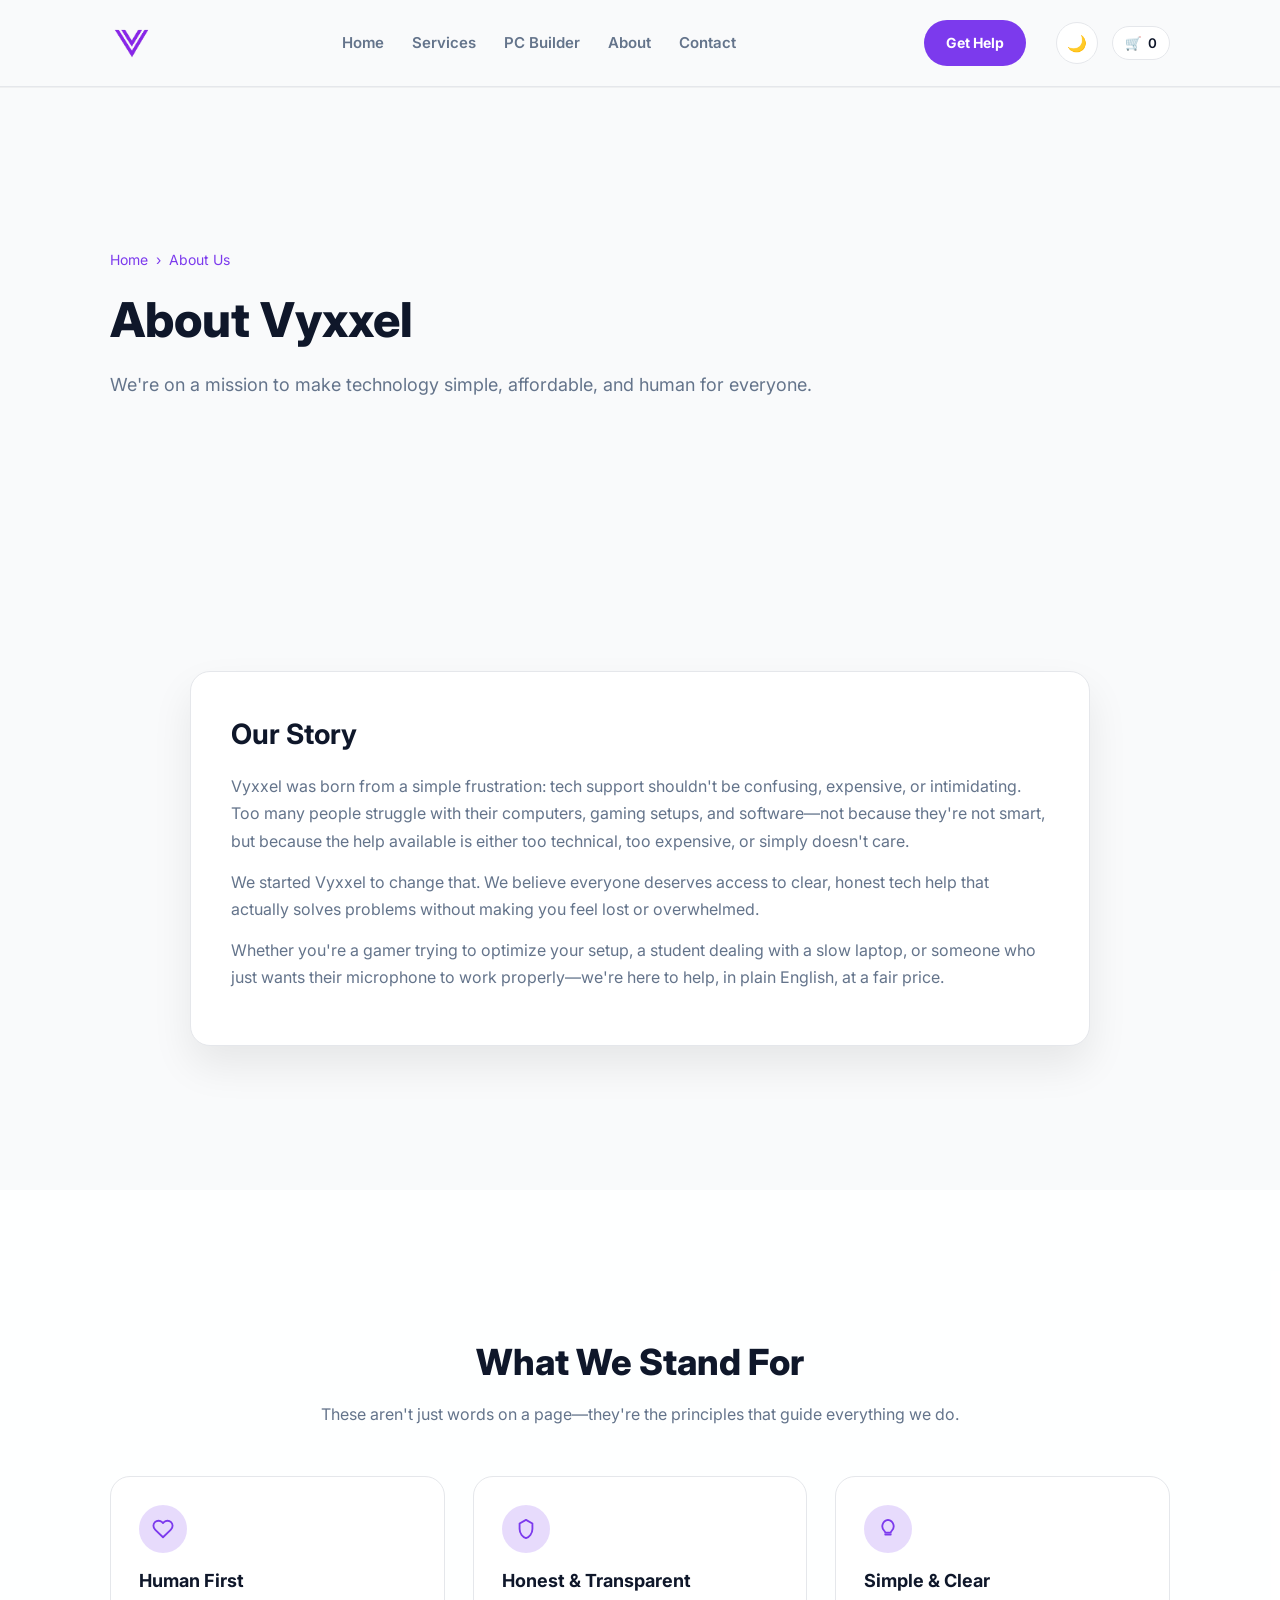
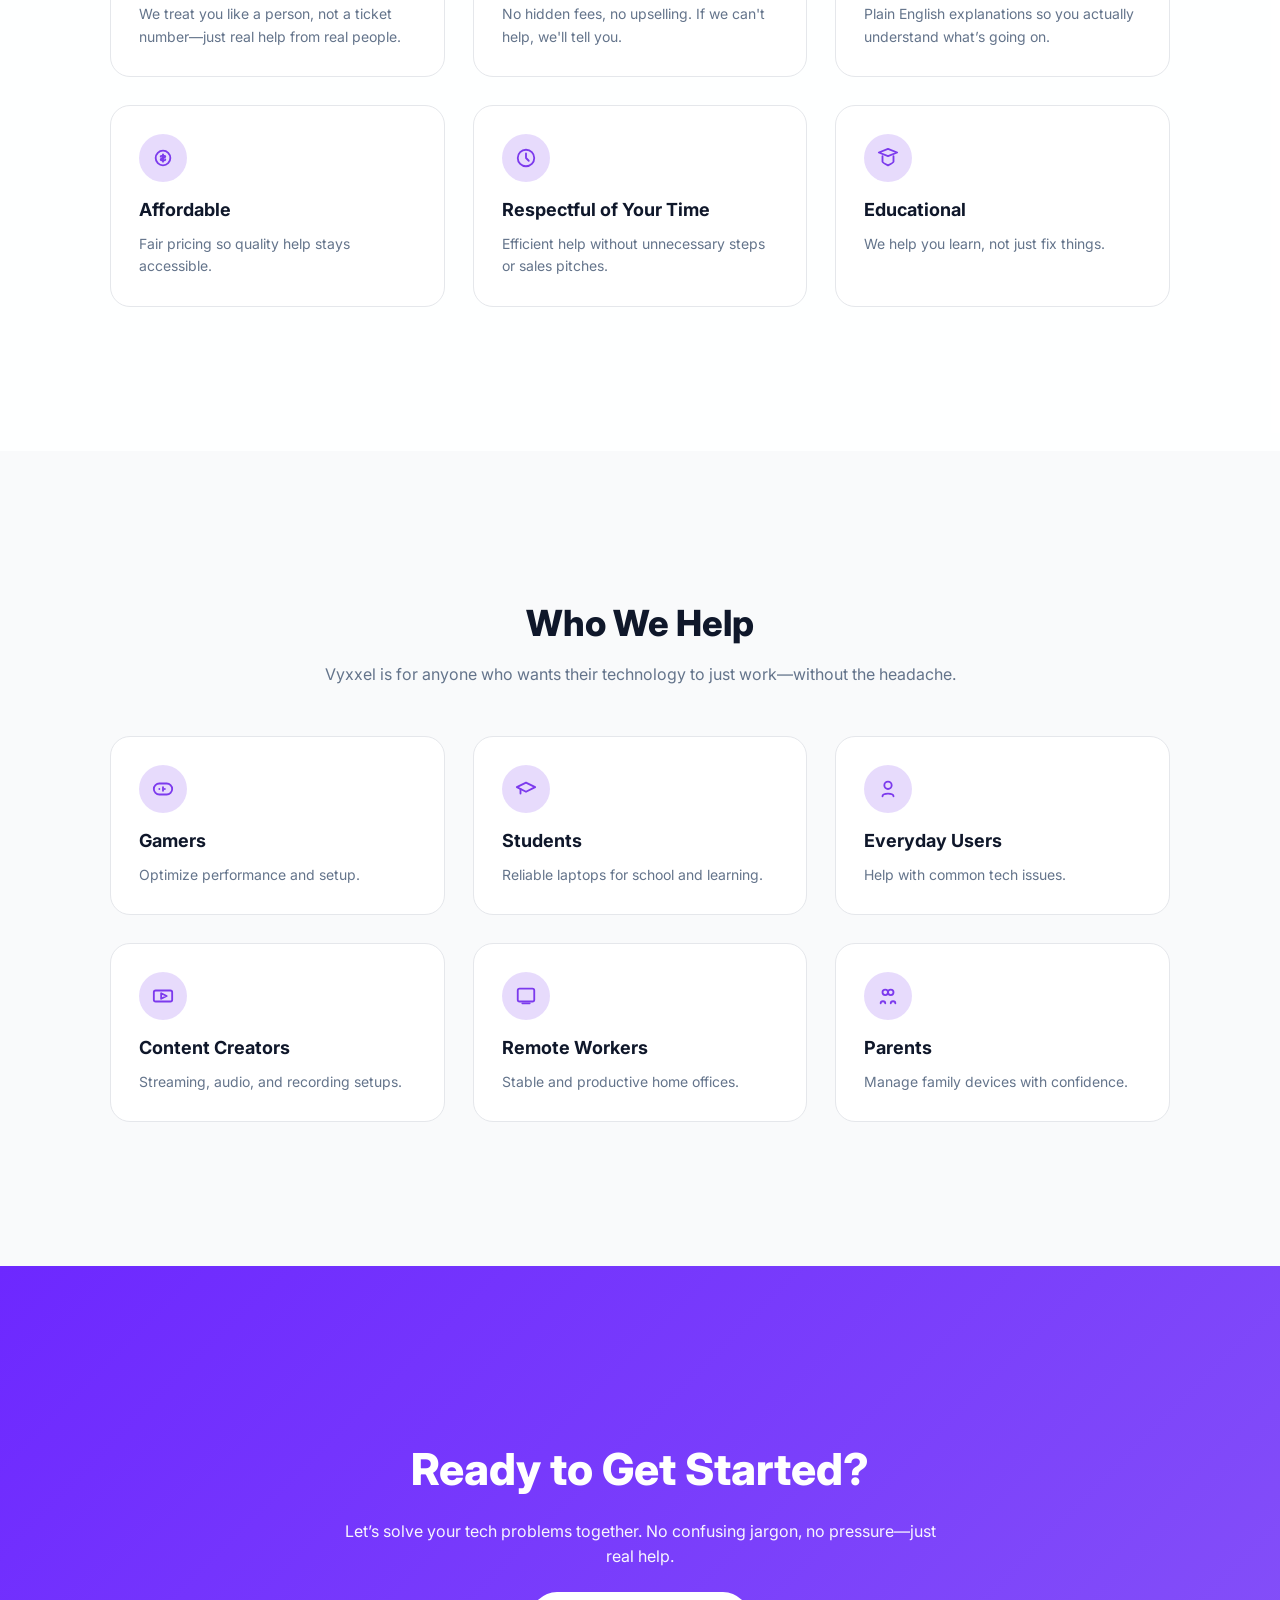
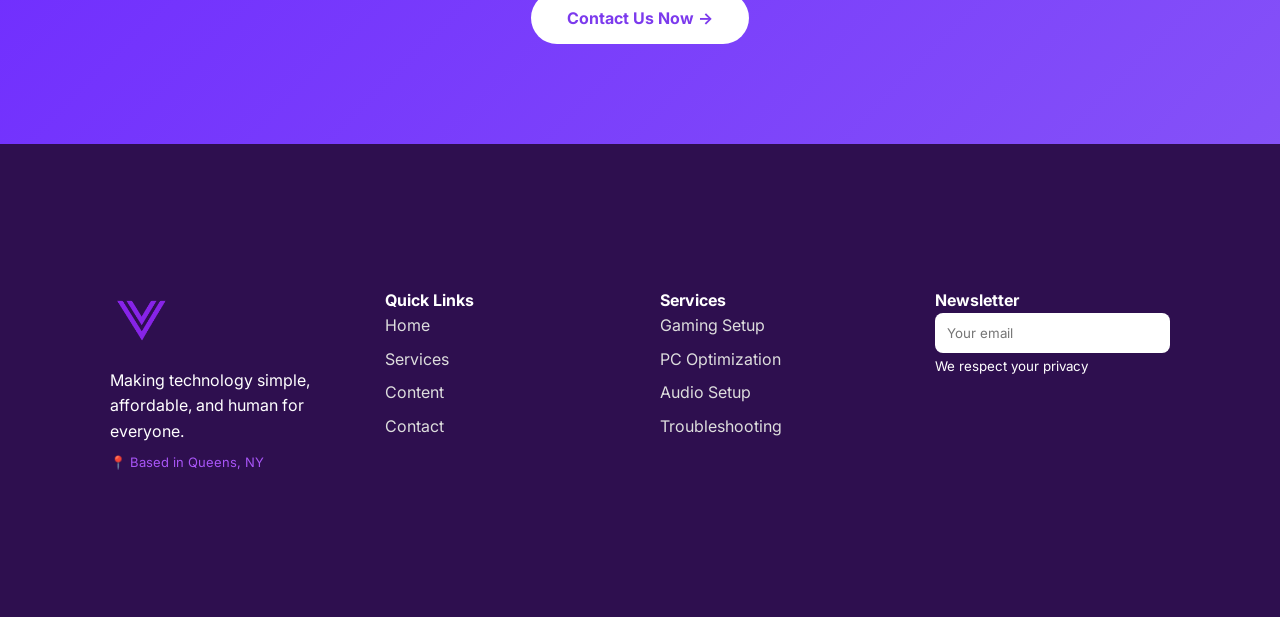
==== commit 5c14ebbe: "Add files via upload" ====
--- a/about.html
+++ b/about.html
@@ -281,7 +281,6 @@
         <a href="index.html">Home</a>
         <a href="services.html">Services</a>
         <a href="content.html">Content</a>
-        <a href="shop.html">Shop</a>
         <a href="contact.html">Contact</a>
       </div>
 
